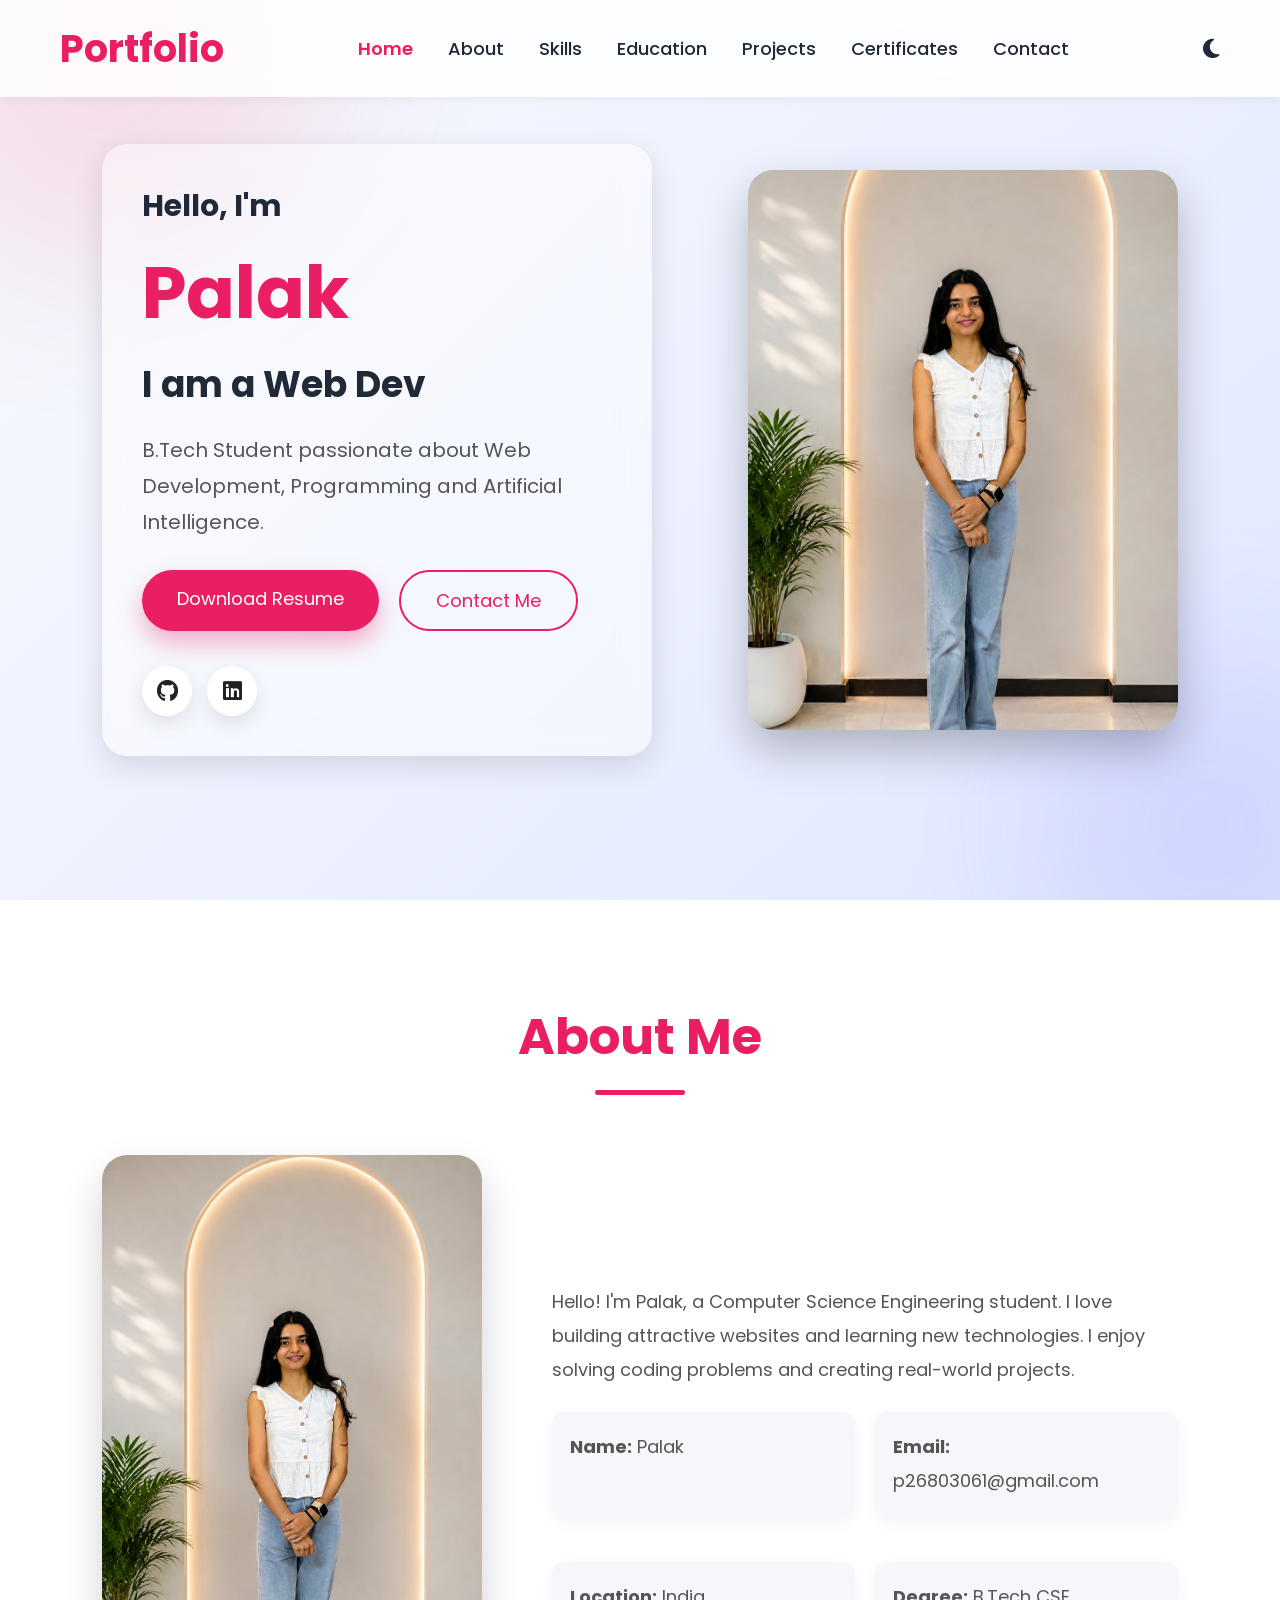
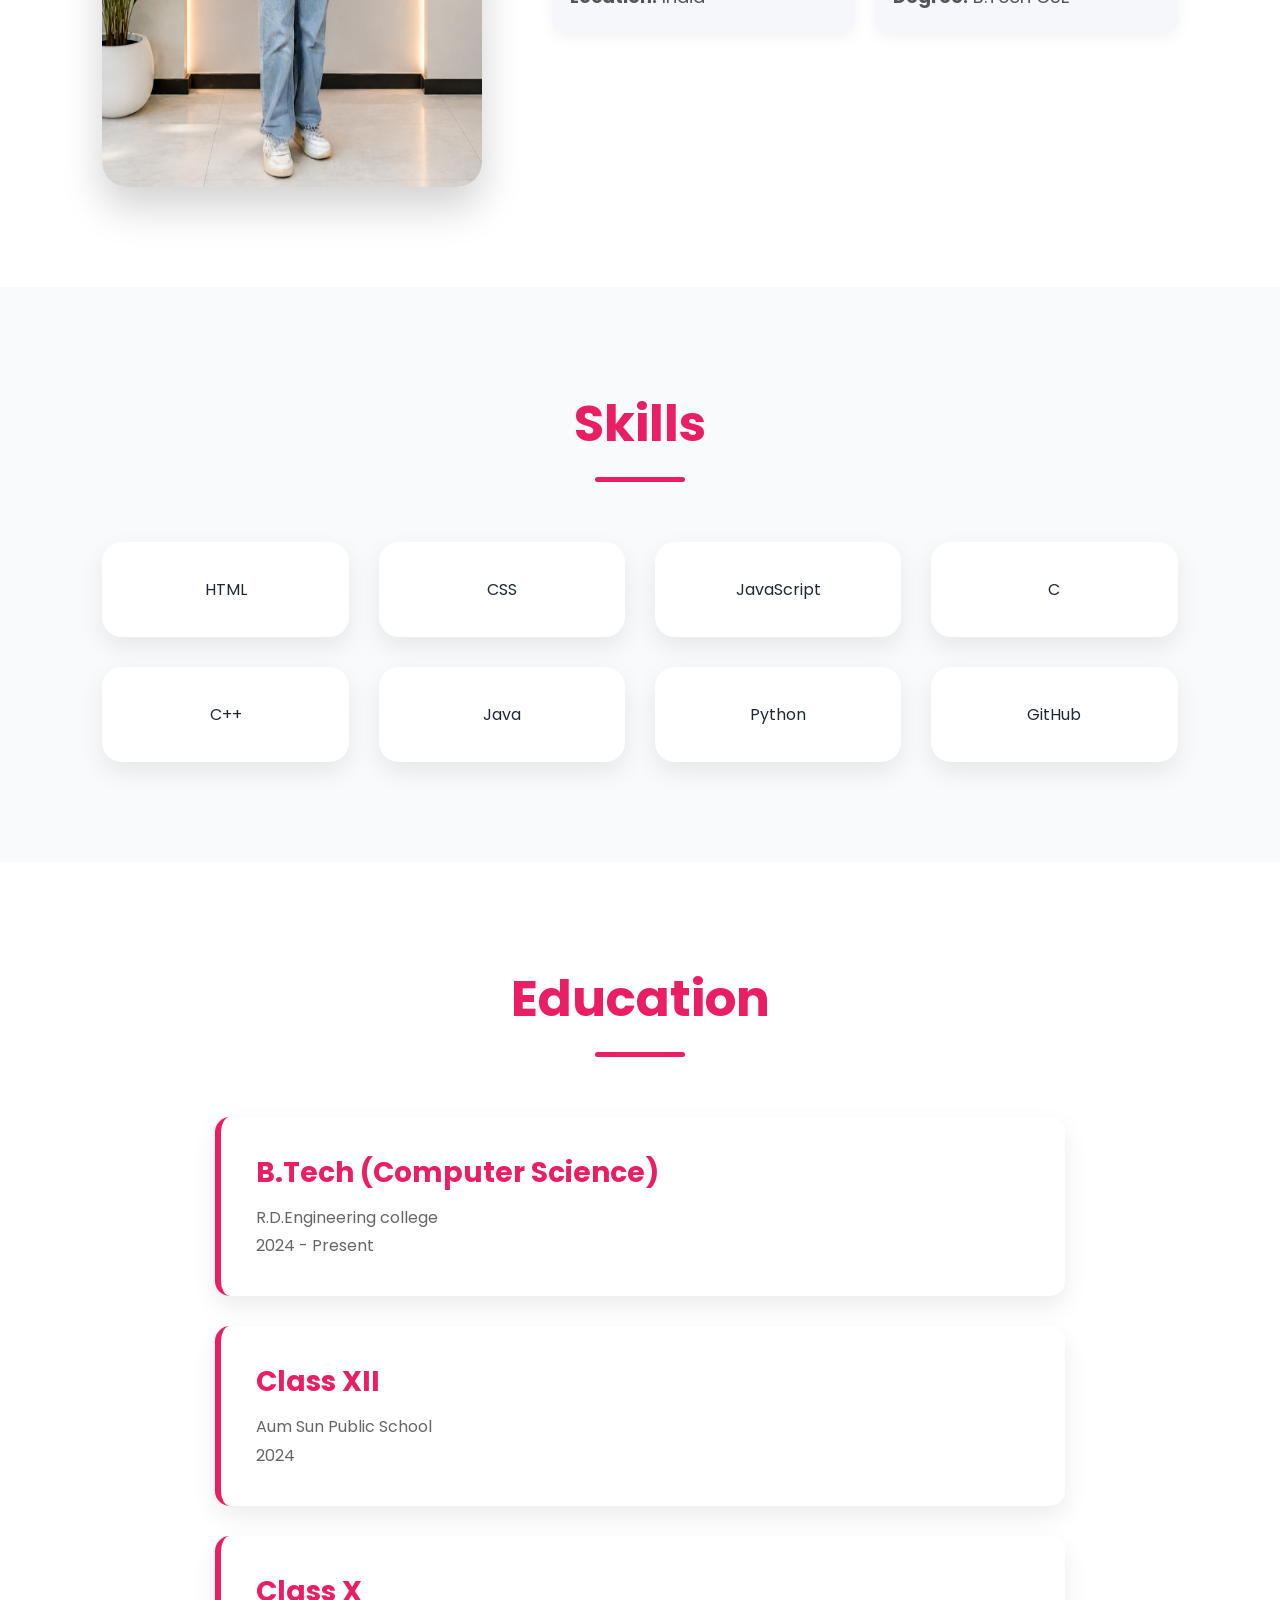
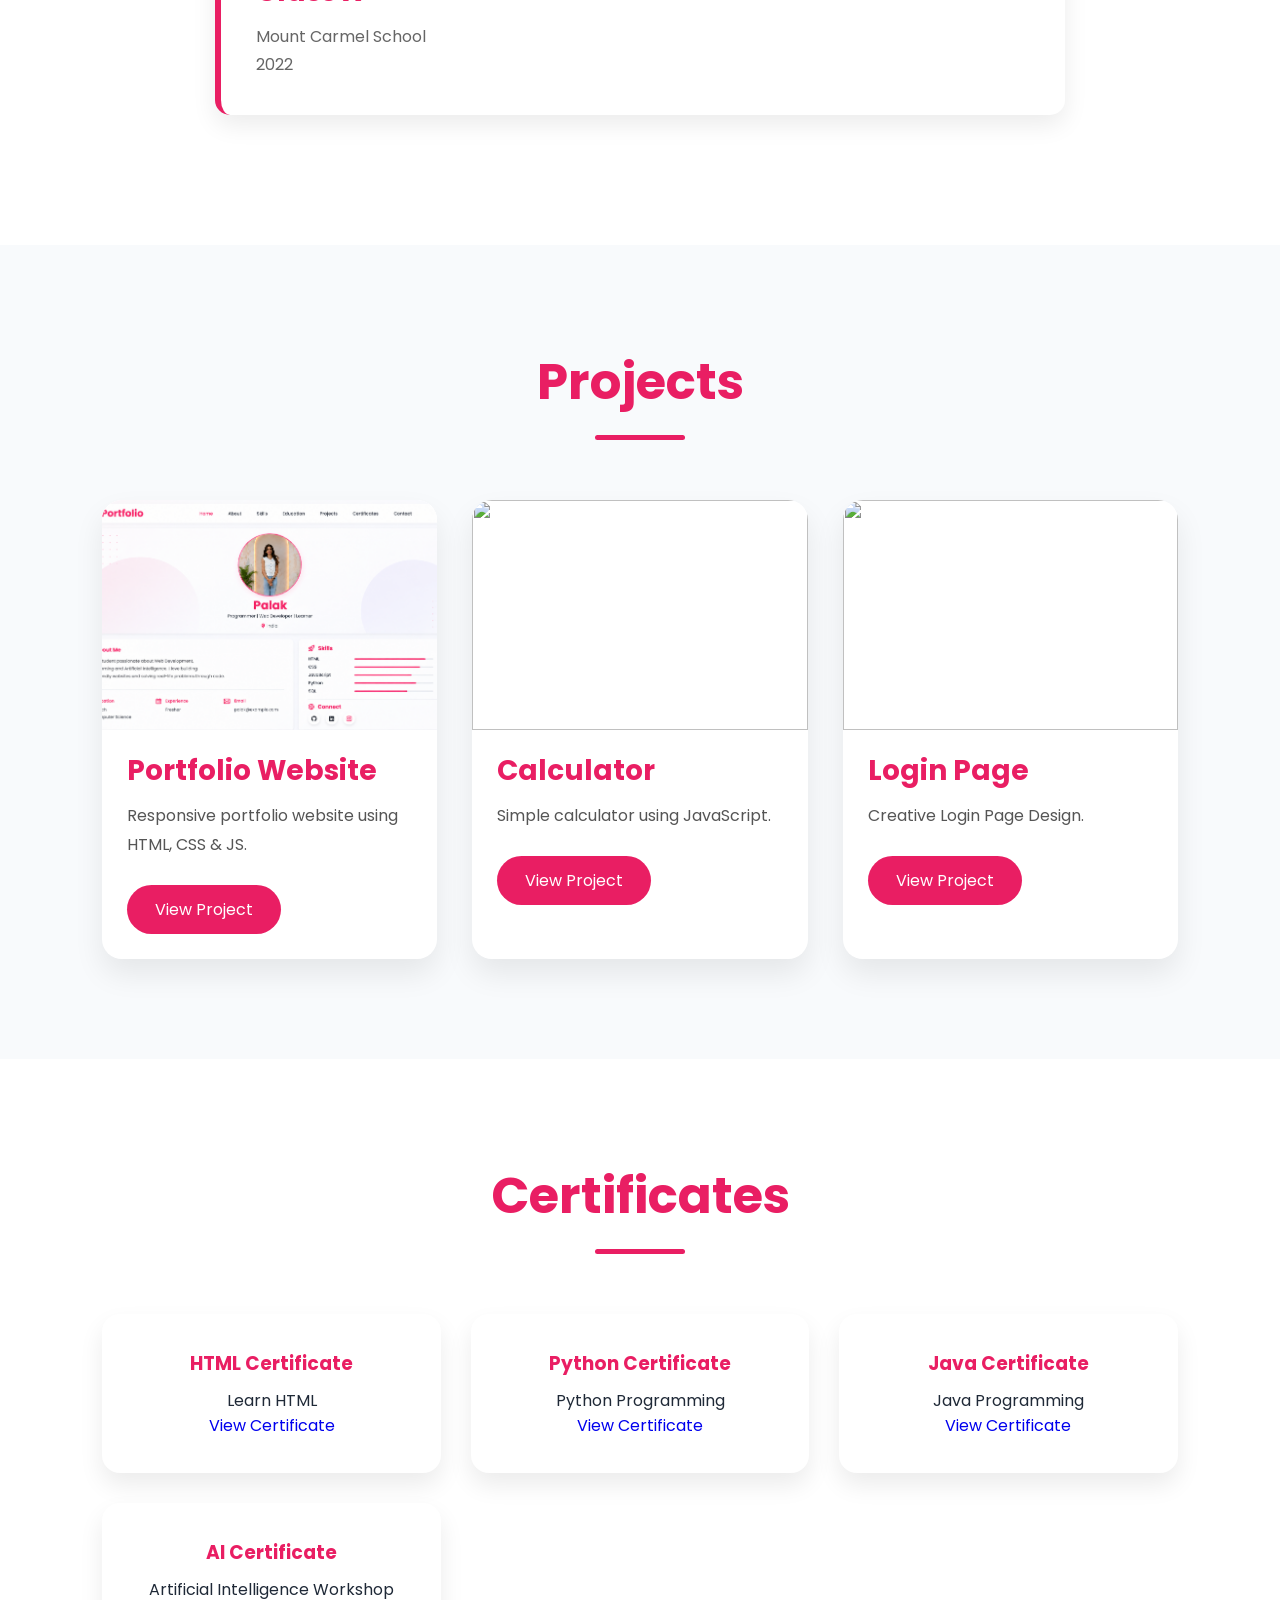
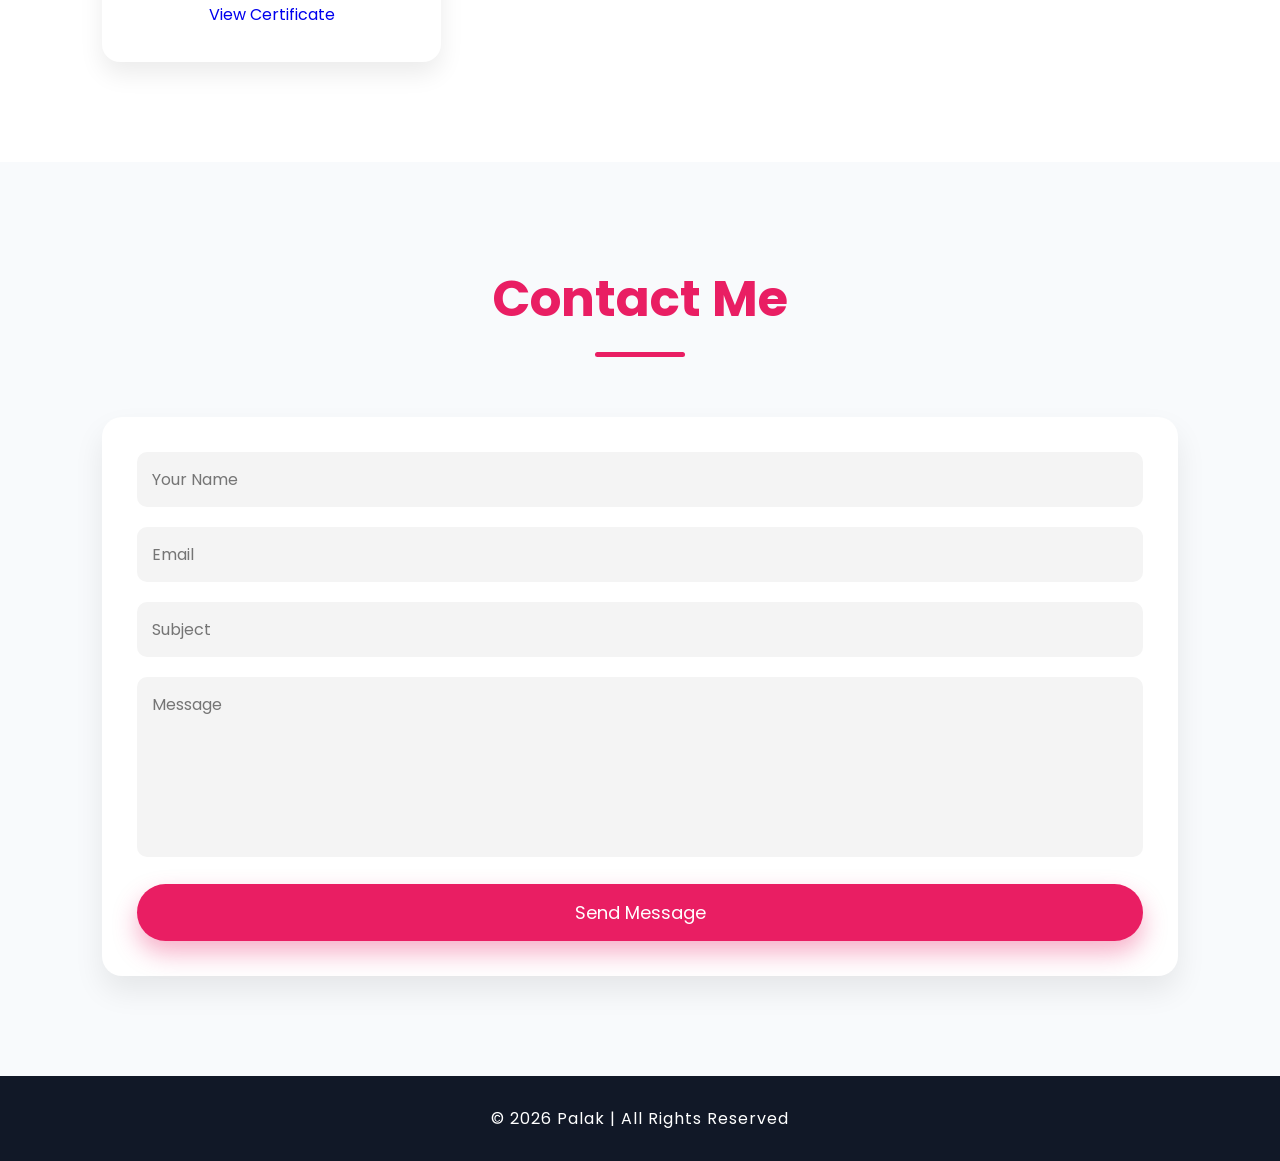
==== index.html @ b66a8989 "Set index.html as homepage" ====
<!DOCTYPE html>
<html lang="en">
<head>
    <meta charset="UTF-8">
    <meta name="viewport" content="width=device-width, initial-scale=1.0">
    <title>My Portfolio</title>

    <!-- CSS -->
    <link rel="stylesheet" href="page.css">

    <!-- Font Awesome -->
    <link rel="stylesheet"
        href="https://cdnjs.cloudflare.com/ajax/libs/font-awesome/6.5.1/css/all.min.css">

    <!-- Google Font -->
    <link rel="preconnect" href="https://fonts.googleapis.com">
    <link rel="preconnect" href="https://fonts.gstatic.com" crossorigin>
    <link href="https://fonts.googleapis.com/css2?family=Poppins:wght@300;400;500;600;700&display=swap"
        rel="stylesheet">
</head>

<body>

    <!-- Navigation -->
    <header>
        <nav class="navbar">

            <h2 class="logo">Portfolio</h2>

            <ul class="nav-links">
                <li><a href="#home">Home</a></li>
                <li><a href="#about">About</a></li>
                <li><a href="#skills">Skills</a></li>
                <li><a href="#education">Education</a></li>
                <li><a href="#projects">Projects</a></li>
                <li><a href="#certificates">Certificates</a></li>
                <li><a href="#contact">Contact</a></li>
            </ul>

            <div class="nav-icons">
                <i class="fas fa-moon" id="darkMode"></i>
                <i class="fas fa-bars" id="menu"></i>
            </div>

        </nav>
    </header>

    <!-- Hero -->
    <section id="home" class="hero">

        <div class="hero-text">

            <h3>Hello, I'm</h3>

            <h1>Palak </h1>

            <h2>I am a <span id="typing"></span></h2>

            <p>
                B.Tech Student passionate about Web Development,
                Programming and Artificial Intelligence.
            </p>

            <div class="buttons">

                <a href="Resume.pdf" class="btn" download>
                    Download Resume
                </a>

                <a href="#contact" class="btn2">
                    Contact Me
                </a>

            </div>

            <div class="social-icons">

                <a href="https://github.com/your-github-garg-palak"><i class="fab fa-github"></i></a>

                <a href="https://www.linkedin.com/in/palak-2709v"><i class="fab fa-linkedin"></i></a>

            </div>

        </div>

        <div class="hero-image">

            <img src="images/MyImg.PNG" alt="Profile">

        </div>

    </section>

    <!-- About -->

    <section id="about">

        <h2 class="heading">About Me</h2>

        <div class="about-container">

            <img src="images/MyImg.PNG" alt="Profile">

            <div class="about-text">
                <p>

                    Hello! I'm Palak, a Computer Science Engineering student.
                    I love building attractive websites and learning new
                    technologies. I enjoy solving coding problems and creating
                    real-world projects.

                </p>

                <div class="about-info">

                    <p><strong>Name:</strong> Palak </p>

                    <p><strong>Email:</strong> p26803061@gmail.com</p>

                    <p><strong>Location:</strong> India</p>

                    <p><strong>Degree:</strong> B.Tech CSE</p>

                </div>

            </div>

        </div>

    </section>

    <!-- Skills -->

    <section id="skills">

        <h2 class="heading">Skills</h2>

        <div class="skill-container">

            <div class="skill-card">HTML</div>

            <div class="skill-card">CSS</div>

            <div class="skill-card">JavaScript</div>

            <div class="skill-card">C</div>

            <div class="skill-card">C++</div>

            <div class="skill-card">Java</div>

            <div class="skill-card">Python</div>

            <div class="skill-card">GitHub</div>

        </div>

    </section>

    <!-- Education -->

    <section id="education">

        <h2 class="heading">Education</h2>

        <div class="education-card">

            <h3>B.Tech (Computer Science)</h3>

            <p>R.D.Engineering college</p>

            <p>2024 - Present</p>

        </div>

        <div class="education-card">

            <h3>Class XII</h3>

            <p>Aum Sun Public School</p>

            <p>2024</p>

        </div>

        <div class="education-card">

            <h3>Class X</h3>

            <p>Mount Carmel School</p>

            <p>2022</p>

        </div>

    </section>

    <!-- Projects -->

    <section id="projects">

        <h2 class="heading">Projects</h2>

        <div class="project-container">

            <div class="project-card">

                <img src="images/PerImg.png">

                <h3>Portfolio Website</h3>

                <p>Responsive portfolio website using HTML, CSS & JS.</p>

                <a href="#">View Project</a>

            </div>

            <div class="project-card">

                <img src="images.jpg">

                <h3>Calculator</h3>

                <p>Simple calculator using JavaScript.</p>

                <a href="#">View Project</a>

            </div>

            <div class="project-card">

                <img src="images/project3.jpg">

                <h3>Login Page</h3>

                <p>Creative Login Page Design.</p>

                <a href="#">View Project</a>

            </div>

        </div>

    </section>

    <!-- Certificates -->

    <section id="certificates">

        <h2 class="heading">Certificates</h2>
    
        <div class="certificate-container">

            <div class="certificate-card">
                <h3>HTML Certificate</h3>
                <p>Learn HTML</p>
    
                <a href="images/Learn HTML.pdf" target="_blank">
                    View Certificate
                </a>
            </div>
    
            <div class="certificate-card">
                <h3>Python Certificate</h3>
                <p>Python Programming</p>
    
                <a href="images/Python.pdf" target="_blank">
                    View Certificate
                </a>
            </div>
    
            <div class="certificate-card">
                <h3>Java Certificate</h3>
                <p>Java Programming</p>
    
                <a href="images/Java.pdf" target="_blank">
                    View Certificate
                </a>
            </div>
    
            <div class="certificate-card">
                <h3>AI Certificate</h3>
                <p>Artificial Intelligence Workshop</p>
    
                <a href="images/AI.pdf" target="_blank">
                    View Certificate
                </a>
            </div>
    
        </div>
    
    </section>

    <!-- Contact -->

    
<section id="contact">
    <h2 class="heading">Contact Me</h2>

    <form>
        <input
            type="text"
            name="name"
            placeholder="Your Name"
            required
        >

        <input
            type="email"
            name="email"
            placeholder="Email"
            required
        >

        <input
            type="text"
            name="subject"
            placeholder="Subject"
        >

        <textarea
            name="message"
            rows="6"
            placeholder="Message"
            required
        ></textarea>

        <button type="submit" class="btn">
            Send Message
        </button>
    </form>
</section>

<!-- Success Popup -->
<div class="popup-overlay" id="successPopup">
    <div class="popup-box">
        <div class="success-icon">✓</div>
        <h2>Message Sent!</h2>
        <p>Thank you for reaching out. I'll get back to you soon!</p>
        <button type="button" id="closePopup">Awesome!</button>
    </div>
</div>
    <!-- Footer -->

    <footer>

        <p>

            © 2026 Palak G | All Rights Reserved

        </p>

    </footer>

    <!-- Back To Top -->

    <button id="topBtn">

        <i class="fas fa-arrow-up"></i>

    </button>

    <!-- JavaScript -->

    <script src="script.jss"></script>

</body>
</html>
---- page.css ----
/*========================================
    Google Font
========================================*/
@import url('https://fonts.googleapis.com/css2?family=Poppins:wght@300;400;500;600;700;800&display=swap');

/*========================================
    CSS Variables
========================================*/

:root{

    --primary:#E91E63;
    --secondary:#8E24AA;

    --bg:#F8FAFC;
    --bg2:#EEF2FF;

    --text:#1F2937;
    --white:#ffffff;

    --shadow:0 10px 30px rgba(0,0,0,.12);

}

/*========================================
    Reset
========================================*/

*{
    margin:0;
    padding:0;
    box-sizing:border-box;
    font-family:'Poppins',sans-serif;
    scroll-behavior:smooth;
}

body{

    background:var(--bg);

    color:var(--text);

    transition:.4s;

    overflow-x:hidden;

}

img{

    max-width:100%;

    display:block;

}

a{

    text-decoration:none;

}

ul{

    list-style:none;

}

/*========================================
    Scroll Bar
========================================*/

::-webkit-scrollbar{

    width:8px;

}

::-webkit-scrollbar-thumb{

    background:var(--primary);

    border-radius:20px;

}

::-webkit-scrollbar-track{

    background:#ddd;

}

/*========================================
    Header
========================================*/

header{

    position:fixed;

    width:100%;

    top:0;

    left:0;

    z-index:1000;

    background:rgba(255,255,255,.85);

    backdrop-filter:blur(15px);

    box-shadow:0 2px 10px rgba(0,0,0,.05);

}

.navbar{

    max-width:1200px;

    margin:auto;

    display:flex;

    justify-content:space-between;

    align-items:center;

    padding:20px;

}

.logo{

    font-size:38px;

    font-weight:700;

    color:var(--primary);

}

.nav-links{

    display:flex;

    gap:35px;

}

.nav-links a{

    color:var(--text);

    font-size:18px;

    font-weight:500;

    transition:.3s;

}

.nav-links a:hover{

    color:var(--primary);

}

.nav-icons{

    display:flex;

    gap:20px;

    font-size:22px;

    cursor:pointer;

}

#menu{

    display:none;

}

/*========================================
        HERO SECTION
========================================*/

.hero{

    min-height:100vh;

    display:flex;

    justify-content:space-between;

    align-items:center;

    padding:120px 8%;

    position:relative;

    overflow:hidden;

    background:linear-gradient(
    135deg,
    #F8FAFC 0%,
    #EEF2FF 45%,
    #E0E7FF 100%
    );

}

/* Decorative Background */

.hero::before{

content:"";

position:absolute;

width:450px;

height:450px;

background:#E91E63;

opacity:.12;

border-radius:50%;

top:-180px;

left:-120px;

filter:blur(90px);

}

.hero::after{

content:"";

position:absolute;

width:350px;

height:350px;

background:#6C63FF;

opacity:.15;

border-radius:50%;

right:-100px;

bottom:-100px;

filter:blur(90px);

}

/*========================================
Hero Text
========================================*/

.hero-text{

max-width:550px;

padding:40px;

background:rgba(255,255,255,.45);

backdrop-filter:blur(15px);

border-radius:25px;

box-shadow:var(--shadow);

z-index:2;

}

.hero-text h3{

font-size:30px;

margin-bottom:10px;

}

.hero-text h1{

font-size:72px;

color:var(--primary);

margin-bottom:10px;

font-weight:700;

}

.hero-text h2{

font-size:36px;

margin-bottom:20px;

}

.hero-text p{

font-size:20px;

line-height:1.8;

color:#555;

margin-bottom:30px;

}

/*========================================
Buttons
========================================*/

.buttons{

display:flex;

gap:20px;

}

.btn{

background:var(--primary);

padding:15px 35px;

border-radius:50px;

color:white;

font-size:18px;

transition:.4s;

box-shadow:0 12px 25px rgba(233,30,99,.35);

}

.btn:hover{

transform:translateY(-5px);

background:#C2185B;

}

.btn2{

padding:15px 35px;

border:2px solid var(--primary);

border-radius:50px;

font-size:18px;

color:var(--primary);

transition:.4s;

}

.btn2:hover{

background:var(--primary);

color:white;

}

/*========================================
Social Icons
========================================*/

.social-icons{

margin-top:35px;

display:flex;

gap:15px;

}

.social-icons a{

width:50px;

height:50px;

display:flex;

justify-content:center;

align-items:center;

background:white;

border-radius:50%;

font-size:22px;

color:#222;

transition:.4s;

box-shadow:0 8px 20px rgba(0,0,0,.1);

}

.social-icons a:hover{

background:var(--primary);

color:white;

transform:translateY(-6px);

}

/*========================================
Hero Image
========================================*/

.hero-image{

position:relative;

z-index:2;

}

.hero-image img{

width:430px;

height:560px;

object-fit:cover;

border-radius:25px;

box-shadow:0 20px 45px rgba(0,0,0,.25);

transition:.5s;

}

.hero-image img:hover{

transform:translateY(-10px) scale(1.03);

}
/*========================================
    Section Common
========================================*/

section{
    padding:100px 8%;
}

.heading{

    text-align:center;

    font-size:50px;

    color:var(--primary);

    margin-bottom:60px;

    font-weight:700;

    position:relative;

}

.heading::after{

    content:"";

    width:90px;

    height:5px;

    background:var(--primary);

    display:block;

    margin:15px auto;

    border-radius:10px;

}

/*========================================
    About Section
========================================*/

#about{

    background:var(--white);

}

.about-container{

    max-width:1200px;

    margin:auto;

    display:flex;

    justify-content:space-between;

    align-items:center;

    gap:70px;

}

.about-container img{

    width:380px;

    border-radius:25px;

    box-shadow:0 20px 40px rgba(0,0,0,.18);

    transition:.4s;

}

.about-container img:hover{

    transform:scale(1.03);

}

.about-text{

    flex:1;

}

.about-text h3{

    font-size:34px;

    margin-bottom:20px;

}

.about-text p{

    font-size:18px;

    line-height:1.9;

    color:#555;

    margin-bottom:25px;

}

.about-info{

    display:grid;

    grid-template-columns:repeat(2,1fr);

    gap:20px;

    margin-top:25px;

}

.about-info p{

    background:#F5F7FA;

    padding:18px;

    border-radius:12px;

    box-shadow:0 5px 15px rgba(0,0,0,.05);

}

/*========================================
    Skills Section
========================================*/

#skills{

    background:#F8FAFC;

}

.skill-container{

    max-width:1200px;

    margin:auto;

    display:grid;

    grid-template-columns:repeat(auto-fit,minmax(220px,1fr));

    gap:30px;

}

.skill-card{

    background:white;

    padding:35px;

    border-radius:20px;

    text-align:center;

    box-shadow:0 10px 25px rgba(0,0,0,.08);

    transition:.4s;

    cursor:pointer;

}

.skill-card i{

    font-size:45px;

    color:var(--primary);

    margin-bottom:20px;

}

.skill-card h3{

    font-size:24px;

    margin-bottom:10px;

}

.skill-card p{

    color:#666;

}

.skill-card:hover{

    transform:translateY(-12px);

    box-shadow:0 18px 35px rgba(0,0,0,.15);

}

/*========================================
    Skill Progress Bars
========================================*/

.progress{

    width:100%;

    height:10px;

    background:#ddd;

    border-radius:20px;

    margin-top:20px;

    overflow:hidden;

}

.progress span{

    display:block;

    height:100%;

    background:linear-gradient(90deg,#E91E63,#8E24AA);

    border-radius:20px;

}

/* Example */

.html{

    width:95%;

}

.css{

    width:90%;

}

.js{

    width:85%;

}

.java{

    width:80%;

}

.python{

    width:75%;

}

/*========================================
    Education
========================================*/

#education{

    background:white;

}

.education-card{

    max-width:850px;

    margin:30px auto;

    background:white;

    padding:35px;

    border-left:6px solid var(--primary);

    border-radius:15px;

    box-shadow:0 10px 25px rgba(0,0,0,.08);

    transition:.4s;

}

.education-card:hover{

    transform:translateX(12px);

}

.education-card h3{

    font-size:28px;

    color:var(--primary);

    margin-bottom:10px;

}

.education-card p{

    color:#666;

    line-height:1.8;

}

/*========================================
    Timeline
========================================*/

.timeline{

    position:relative;

}

.timeline::before{

    content:"";

    position:absolute;

    left:22px;

    top:0;

    width:4px;

    height:100%;

    background:var(--primary);

}

/*========================================
    Fade Animation
========================================*/

.skill-card,
.education-card,
.about-container{

    opacity:0;

    transform:translateY(40px);

    animation:fadeUp .8s forwards;

}

@keyframes fadeUp{

    to{

        opacity:1;

        transform:translateY(0);

    }

}
/*========================================
            PROJECTS
========================================*/

#projects{
    background:#F8FAFC;
}

.project-container{

    max-width:1200px;

    margin:auto;

    display:grid;

    grid-template-columns:repeat(auto-fit,minmax(330px,1fr));

    gap:35px;

}

.project-card{

    background:white;

    border-radius:20px;

    overflow:hidden;

    box-shadow:0 15px 30px rgba(0,0,0,.08);

    transition:.4s;

}

.project-card:hover{

    transform:translateY(-12px);

    box-shadow:0 20px 40px rgba(0,0,0,.18);

}

.project-card img{

    width:100%;

    height:230px;

    object-fit:cover;

}

.project-card h3{

    padding:20px 25px 10px;

    font-size:28px;

    color:var(--primary);

}

.project-card p{

    padding:0 25px;

    color:#555;

    line-height:1.8;

    margin-bottom:25px;

}

.project-card a{

    display:inline-block;

    margin:0 25px 25px;

    padding:12px 28px;

    background:var(--primary);

    color:white;

    border-radius:40px;

    transition:.4s;

}

.project-card a:hover{

    background:#C2185B;

}

/*========================================
        CERTIFICATES
========================================*/

#certificates{

    background:white;

}

.certificate-container{

    max-width:1200px;

    margin:auto;

    display:grid;

    grid-template-columns:repeat(auto-fit,minmax(260px,1fr));

    gap:30px;

}

.certificate-card{

    background:white;

    padding:35px;

    border-radius:18px;

    text-align:center;

    box-shadow:0 12px 25px rgba(0,0,0,.08);

    transition:.4s;

}

.certificate-card img{

    width:80px;

    margin:auto;

    margin-bottom:20px;

}

.certificate-card h3{

    color:var(--primary);

    margin-bottom:10px;

}

.certificate-card:hover{

    transform:translateY(-10px);

    background:linear-gradient(135deg,#E91E63,#8E24AA);

    color:white;

}

.certificate-card:hover h3{

    color:white;

}

/*========================================
            CONTACT
========================================*/

#contact{

    background:#F8FAFC;

}

.contact-container{

    max-width:1000px;

    margin:auto;

    display:grid;

    grid-template-columns:1fr 1fr;

    gap:40px;

}

.contact-info{

    display:flex;

    flex-direction:column;

    justify-content:center;

}

.contact-info h3{

    font-size:35px;

    color:var(--primary);

    margin-bottom:20px;

}

.contact-info p{

    line-height:1.8;

    margin-bottom:15px;

}

.contact-info i{

    color:var(--primary);

    margin-right:10px;

}

form{

    background:white;

    padding:35px;

    border-radius:20px;

    box-shadow:0 15px 30px rgba(0,0,0,.08);

}

form input,
form textarea{

    width:100%;

    padding:15px;

    margin-bottom:20px;

    border:none;

    border-radius:10px;

    background:#F4F4F4;

    font-size:16px;

}

form textarea{

    resize:none;

}

form button{

    border:none;

    cursor:pointer;

    width:100%;

}

/*========================================
            FOOTER
========================================*/

footer{

    background:#111827;

    color:white;

    padding:30px;

    text-align:center;

}

footer p{

    font-size:16px;

    letter-spacing:1px;

}

.footer-icons{

    margin-top:20px;

}

.footer-icons a{

    width:45px;

    height:45px;

    display:inline-flex;

    justify-content:center;

    align-items:center;

    background:#222;

    color:white;

    border-radius:50%;

    margin:0 10px;

    transition:.4s;

}

.footer-icons a:hover{

    background:var(--primary);

}

/*========================================
        BACK TO TOP BUTTON
========================================*/

#topBtn{

    position:fixed;

    right:25px;

    bottom:25px;

    width:55px;

    height:55px;

    border:none;

    border-radius:50%;

    background:var(--primary);

    color:white;

    font-size:20px;

    cursor:pointer;

    display:none;

    transition:.4s;

    z-index:999;

    box-shadow:0 12px 25px rgba(0,0,0,.2);

}

#topBtn:hover{

    transform:translateY(-6px);

    background:#C2185B;

}

/*========================================
        SCROLL ANIMATION
========================================*/

.project-card,
.certificate-card,
.contact-container{

    opacity:0;

    transform:translateY(40px);

    animation:fadeUp .8s forwards;

}
/*========================================
            DARK MODE
========================================*/

body.dark{

    --bg:#0F172A;
    --bg2:#111827;
    --text:#F8FAFC;
    --white:#1F2937;

    background:var(--bg);
    color:var(--text);

}

body.dark header{

    background:rgba(15,23,42,.9);

    backdrop-filter:blur(15px);

}

body.dark .hero{

background:linear-gradient(
135deg,
#0F172A,
#111827,
#1E293B
);

}

body.dark .hero-text{

background:rgba(17,24,39,.55);

color:white;

}

body.dark .hero-text p{

color:#ddd;

}

body.dark .nav-links a{

color:white;

}

body.dark .about-info p,
body.dark .skill-card,
body.dark .education-card,
body.dark .project-card,
body.dark .certificate-card,
body.dark form{

background:#1F2937;

color:white;

}

body.dark .project-card p,
body.dark .education-card p,
body.dark .about-text p{

color:#ddd;

}

body.dark input,
body.dark textarea{

background:#111827;

color:white;

border:1px solid #374151;

}

body.dark footer{

background:#020617;

}

body.dark .social-icons a{

background:#1F2937;

color:white;

}

body.dark .social-icons a:hover{

background:var(--primary);

}

/*========================================
        ACTIVE NAVBAR
========================================*/

.nav-links a.active{

color:var(--primary);

font-weight:600;

}

/*========================================
        IMAGE HOVER EFFECT
========================================*/

.hero-image{

animation:floatImage 5s ease-in-out infinite;

}

@keyframes floatImage{

0%{

transform:translateY(0px);

}

50%{

transform:translateY(-15px);

}

100%{

transform:translateY(0px);

}

}

/*========================================
        FADE ANIMATION
========================================*/

.fade{

animation:fade 1s ease;

}

@keyframes fade{

from{

opacity:0;

}

to{

opacity:1;

}

}

/*========================================
        RESPONSIVE
========================================*/

@media(max-width:1100px){

.hero{

flex-direction:column-reverse;

text-align:center;

gap:50px;

}

.hero-text{

max-width:700px;

}

.about-container{

flex-direction:column;

text-align:center;

}

.about-info{

grid-template-columns:1fr;

}

.contact-container{

grid-template-columns:1fr;

}

}

@media(max-width:768px){

.nav-links{

position:absolute;

top:80px;

right:-100%;

width:250px;

background:white;

display:flex;

flex-direction:column;

padding:30px;

transition:.4s;

border-radius:20px;

box-shadow:0 10px 25px rgba(0,0,0,.15);

}

body.dark .nav-links{

background:#111827;

}

.nav-links.active{

right:20px;

}

.nav-links li{

margin:18px 0;

}

#menu{

display:block;

font-size:28px;

cursor:pointer;

}

.hero{

padding-top:140px;

}

.hero h1{

font-size:52px;

}

.hero h2{

font-size:30px;

}

.hero-image img{

width:330px;

height:430px;

}

.heading{

font-size:40px;

}

.buttons{

flex-direction:column;

align-items:center;

}

.skill-container{

grid-template-columns:repeat(2,1fr);

}

.project-container{

grid-template-columns:1fr;

}

.certificate-container{

grid-template-columns:1fr;

}

}

@media(max-width:500px){

.logo{

font-size:30px;

}

.hero h1{

font-size:42px;

}

.hero h2{

font-size:24px;

}

.hero p{

font-size:16px;

}

.hero-image img{

width:260px;

height:340px;

}

.heading{

font-size:34px;

}

.skill-container{

grid-template-columns:1fr;

}

.buttons{

width:100%;

}

.btn,
.btn2{

width:100%;

text-align:center;

}

.social-icons{

justify-content:center;

flex-wrap:wrap;

}

.about-container img{

width:250px;

}

}

/*========================================
        SELECTION COLOR
========================================*/

::selection{

background:var(--primary);

color:white;

}

/*========================================
        SMOOTH CARD EFFECT
========================================*/

.skill-card:hover,
.project-card:hover,
.education-card:hover,
.certificate-card:hover{

transform:translateY(-12px);

box-shadow:0 25px 50px rgba(0,0,0,.18);

}

/*========================================
        GLASS EFFECT
========================================*/

.glass{

background:rgba(255,255,255,.25);

backdrop-filter:blur(18px);

border-radius:20px;

border:1px solid rgba(255,255,255,.3);

}

body.dark .glass{

background:rgba(255,255,255,.08);

}

/*========================================
        LOADER (OPTIONAL)
========================================*/

.loader{

position:fixed;

top:0;

left:0;

width:100%;

height:100%;

background:white;

display:flex;

justify-content:center;

align-items:center;

z-index:9999;

}

.loader::after{

content:"";

width:60px;

height:60px;

border:6px solid #ddd;

border-top:6px solid var(--primary);

border-radius:50%;

animation:spin 1s linear infinite;

}

@keyframes spin{

100%{

transform:rotate(360deg);
}
}

/* Success Popup */
.popup-overlay {
    position: fixed;
    inset: 0;
    background: rgba(0, 0, 0, 0.65);
    backdrop-filter: blur(6px);
    display: flex;
    justify-content: center;
    align-items: center;
    z-index: 9999;
    opacity: 0;
    visibility: hidden;
    transition: 0.3s ease;
}

.popup-overlay.show {
    opacity: 1;
    visibility: visible;
}

.popup-box {
    width: 90%;
    max-width: 380px;
    padding: 35px 25px;
    background: #fff;
    border-radius: 22px;
    text-align: center;
    box-shadow: 0 15px 50px rgba(0, 0, 0, 0.25);
    transform: scale(0.8);
    transition: 0.3s ease;
}

.popup-overlay.show .popup-box {
    transform: scale(1);
}

.success-icon {
    width: 75px;
    height: 75px;
    margin: 0 auto 20px;
    display: flex;
    align-items: center;
    justify-content: center;
    background: #e4f9ec;
    color: #20a45a;
    border-radius: 50%;
    font-size: 42px;
    font-weight: bold;
}

.popup-box h2 {
    color: #222;
    margin-bottom: 12px;
}

.popup-box p {
    color: #666;
    line-height: 1.6;
    margin-bottom: 25px;
}

.popup-box button {
    padding: 12px 30px;
    border: none;
    border-radius: 25px;
    background: #20a45a;
    color: white;
    font-size: 16px;
    font-weight: 600;
    cursor: pointer;
    transition: 0.2s;
}

.popup-box button:hover {
    background: #168346;
    transform: translateY(-2px);
}
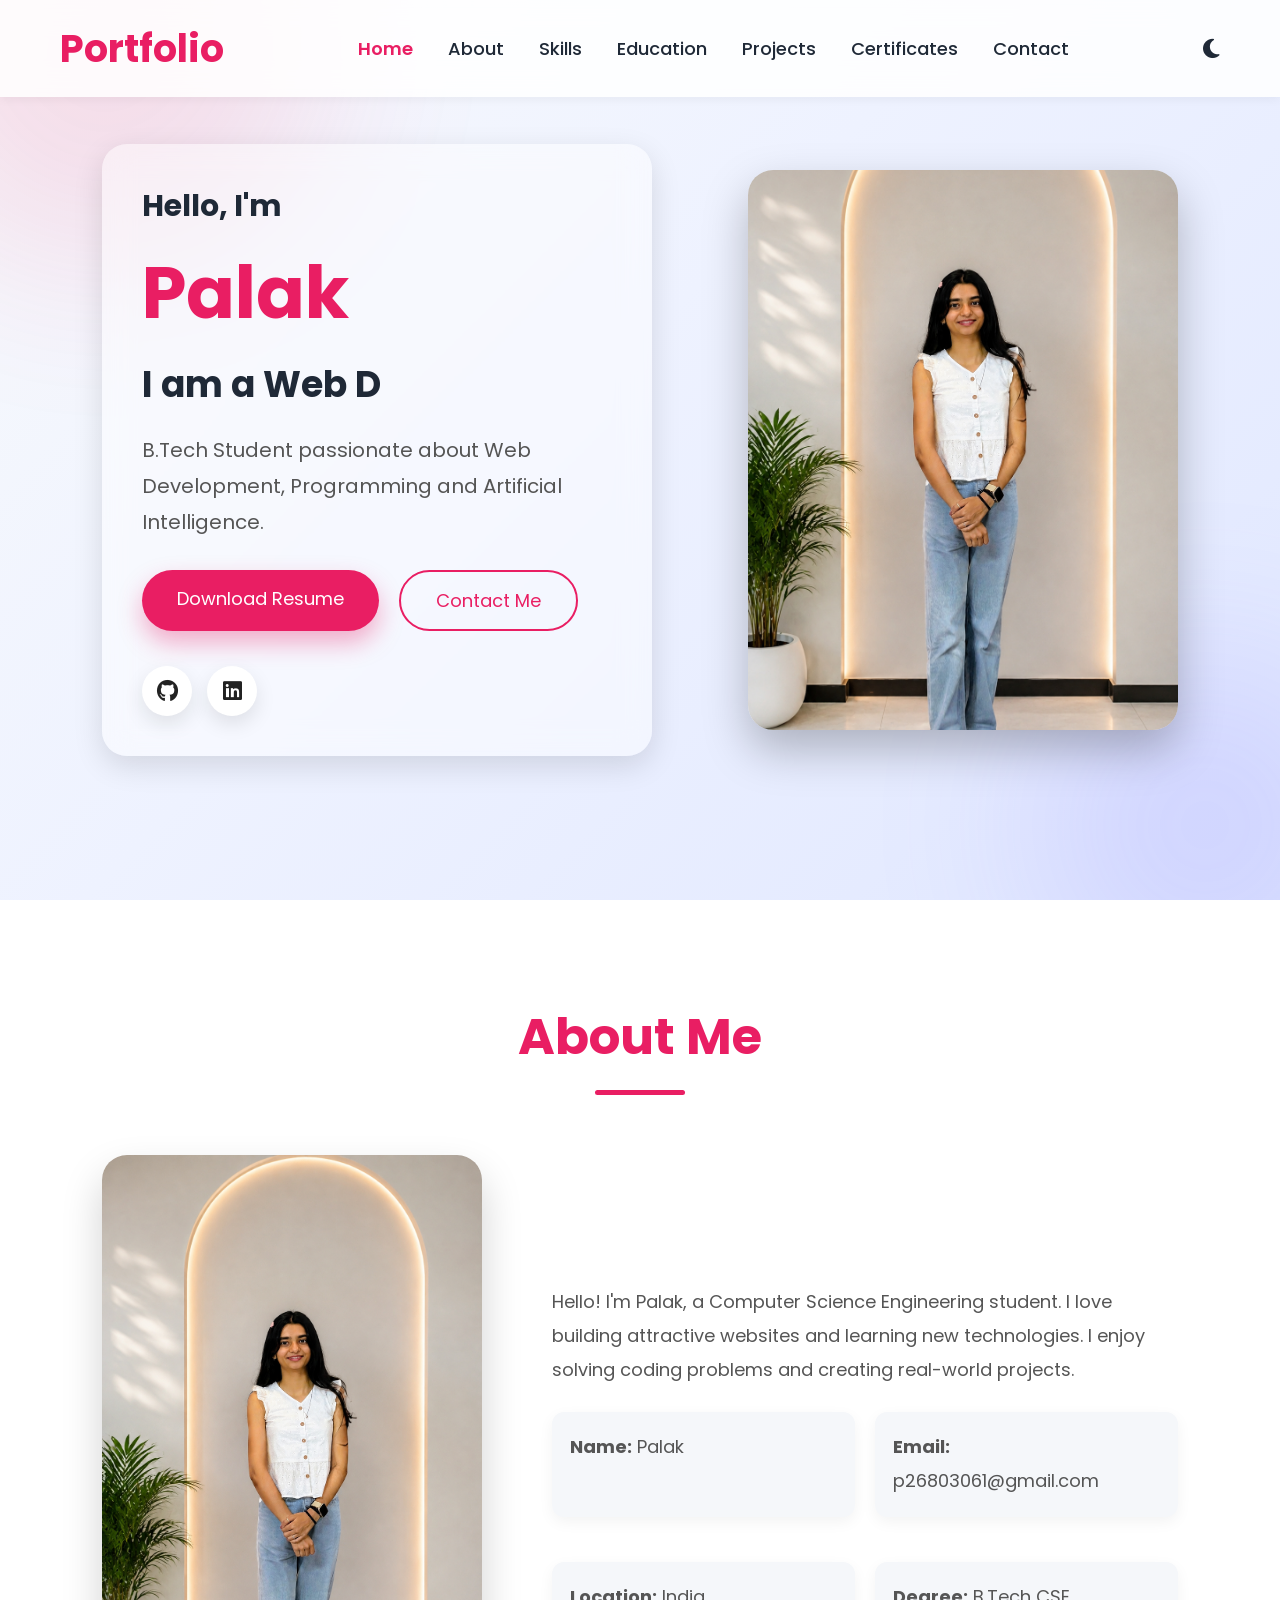
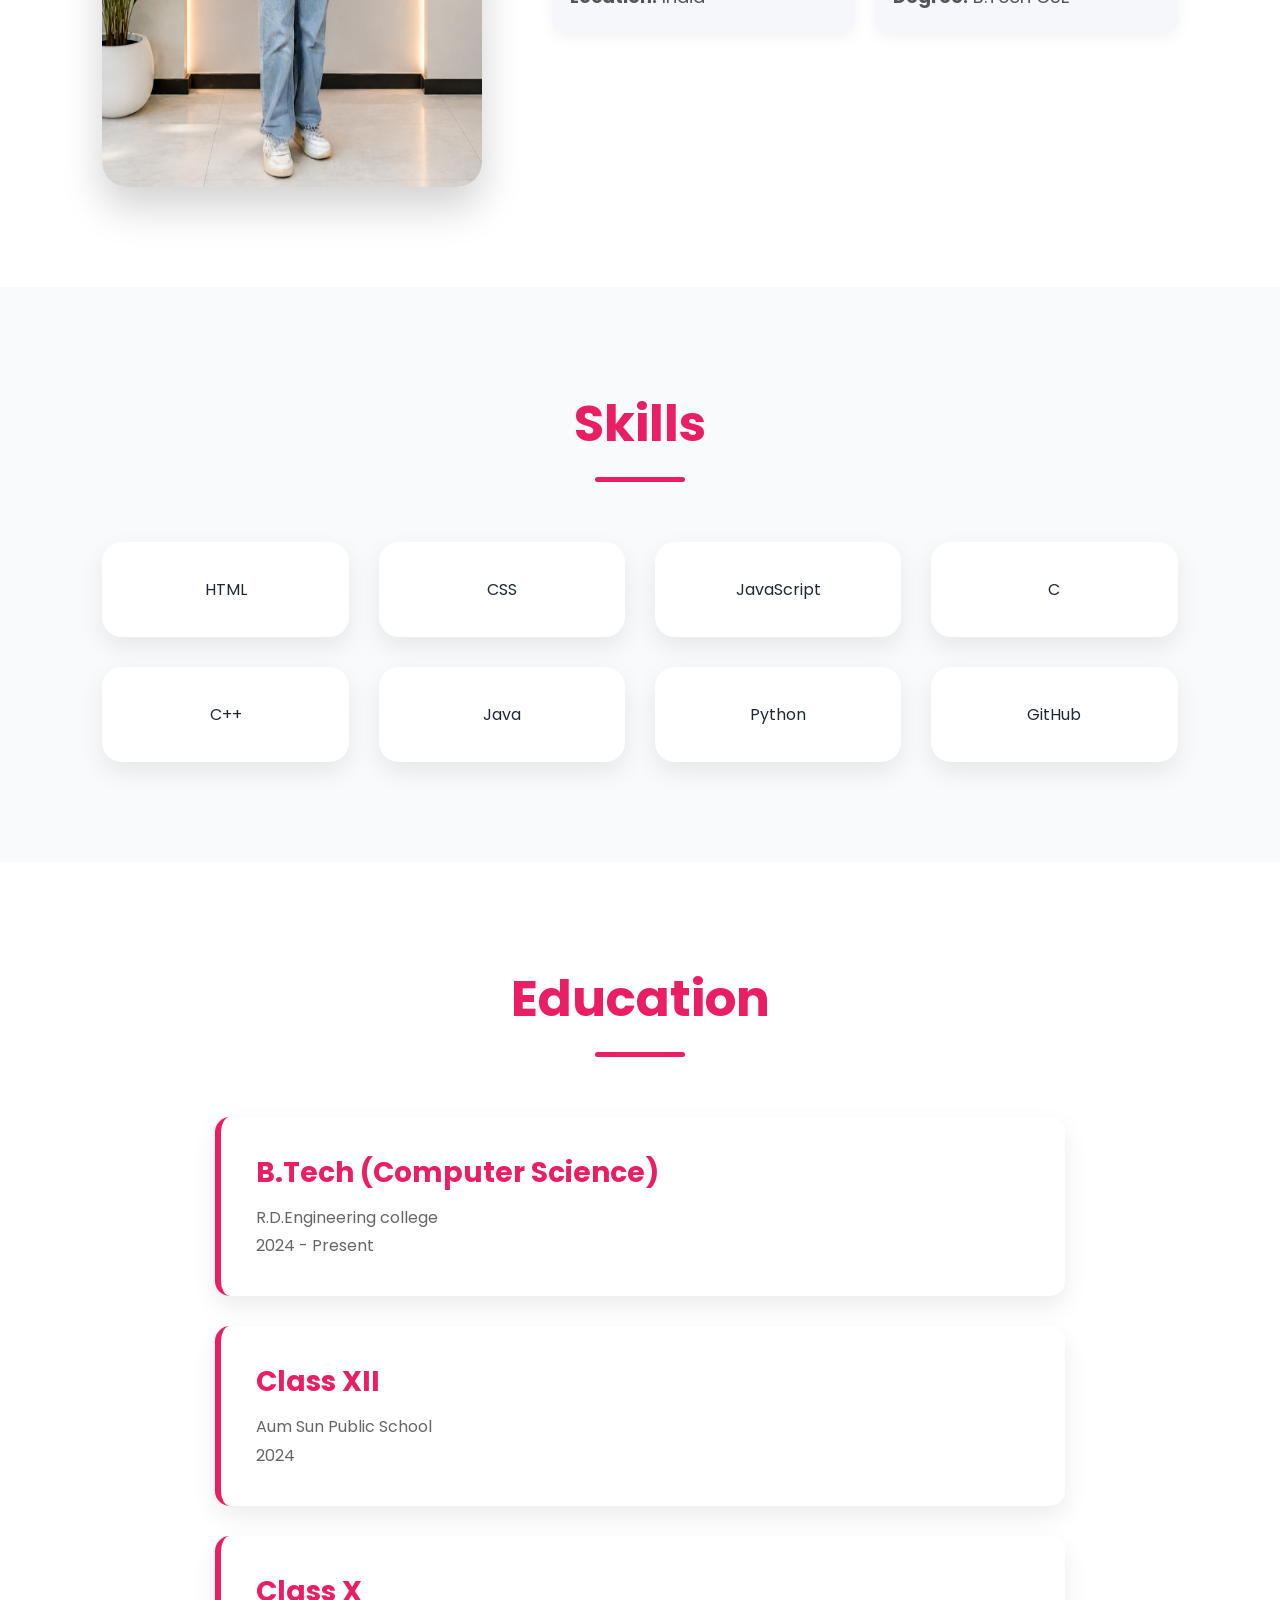
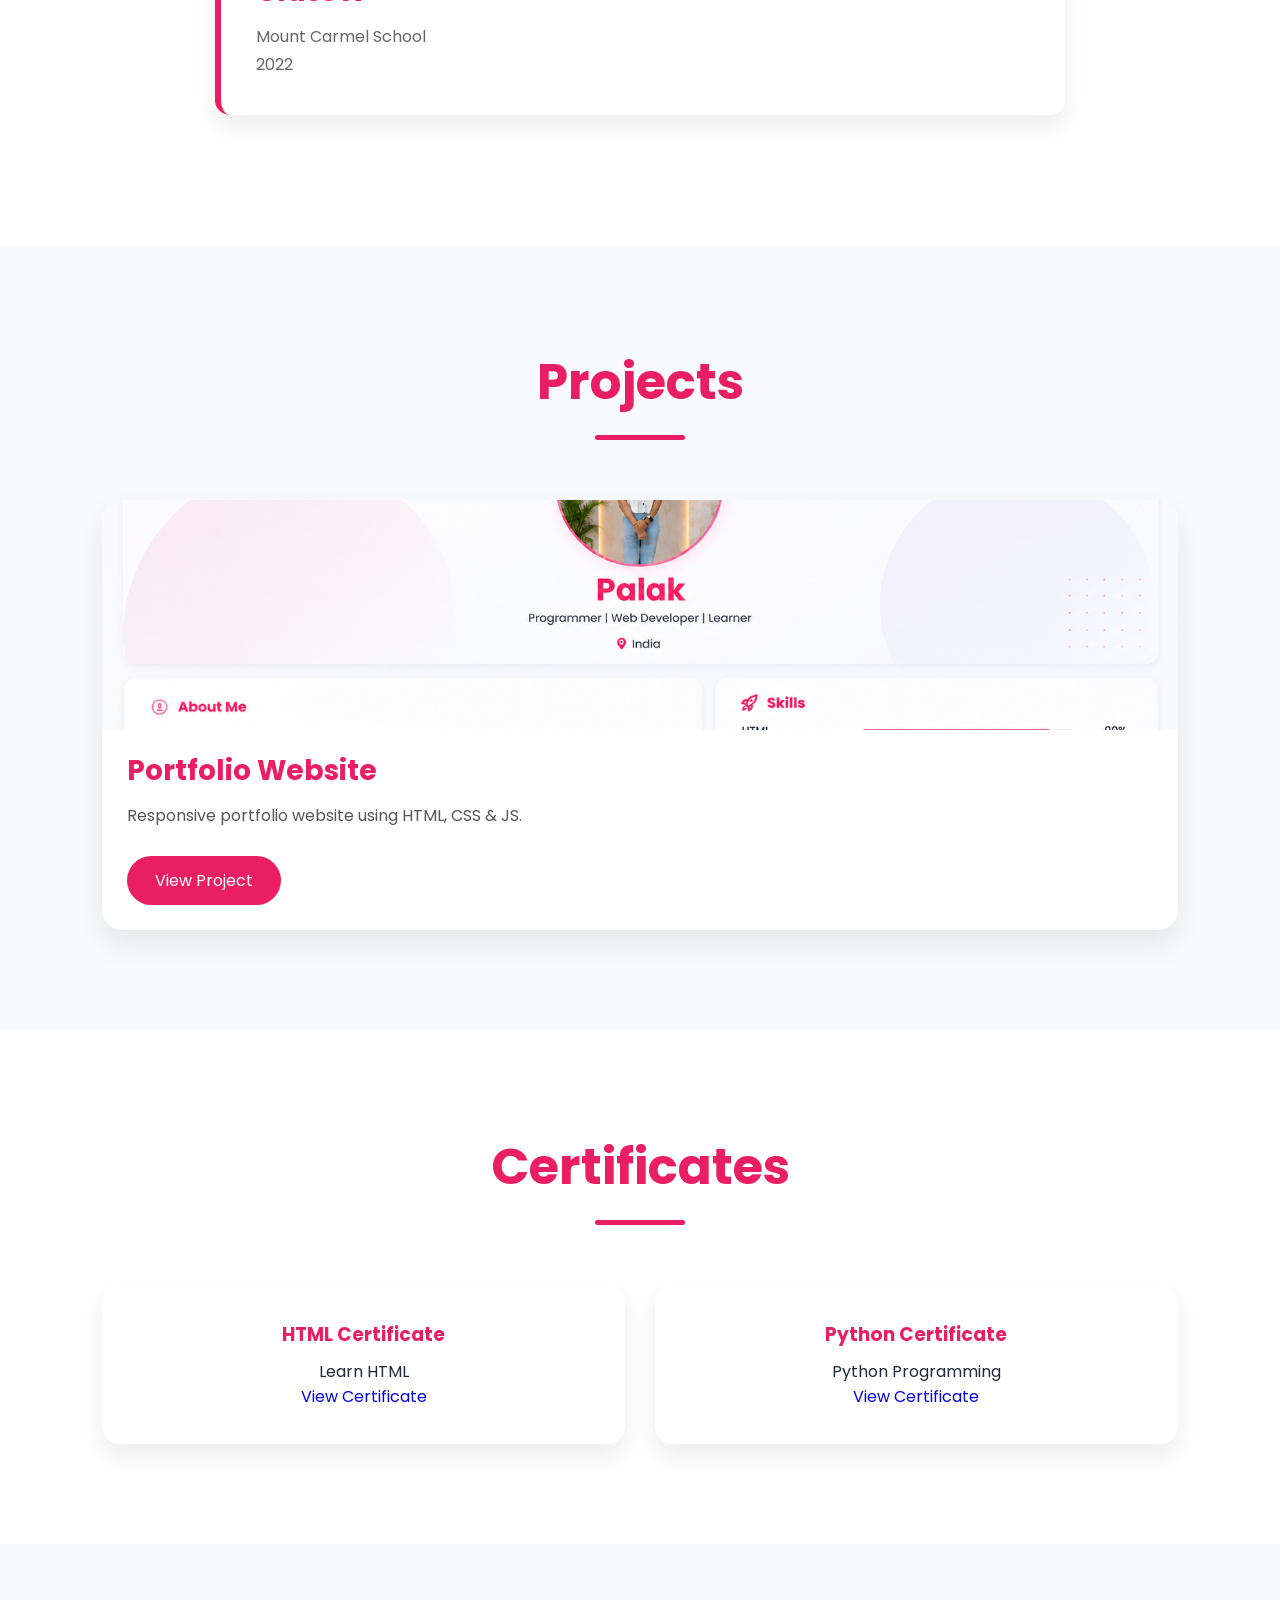
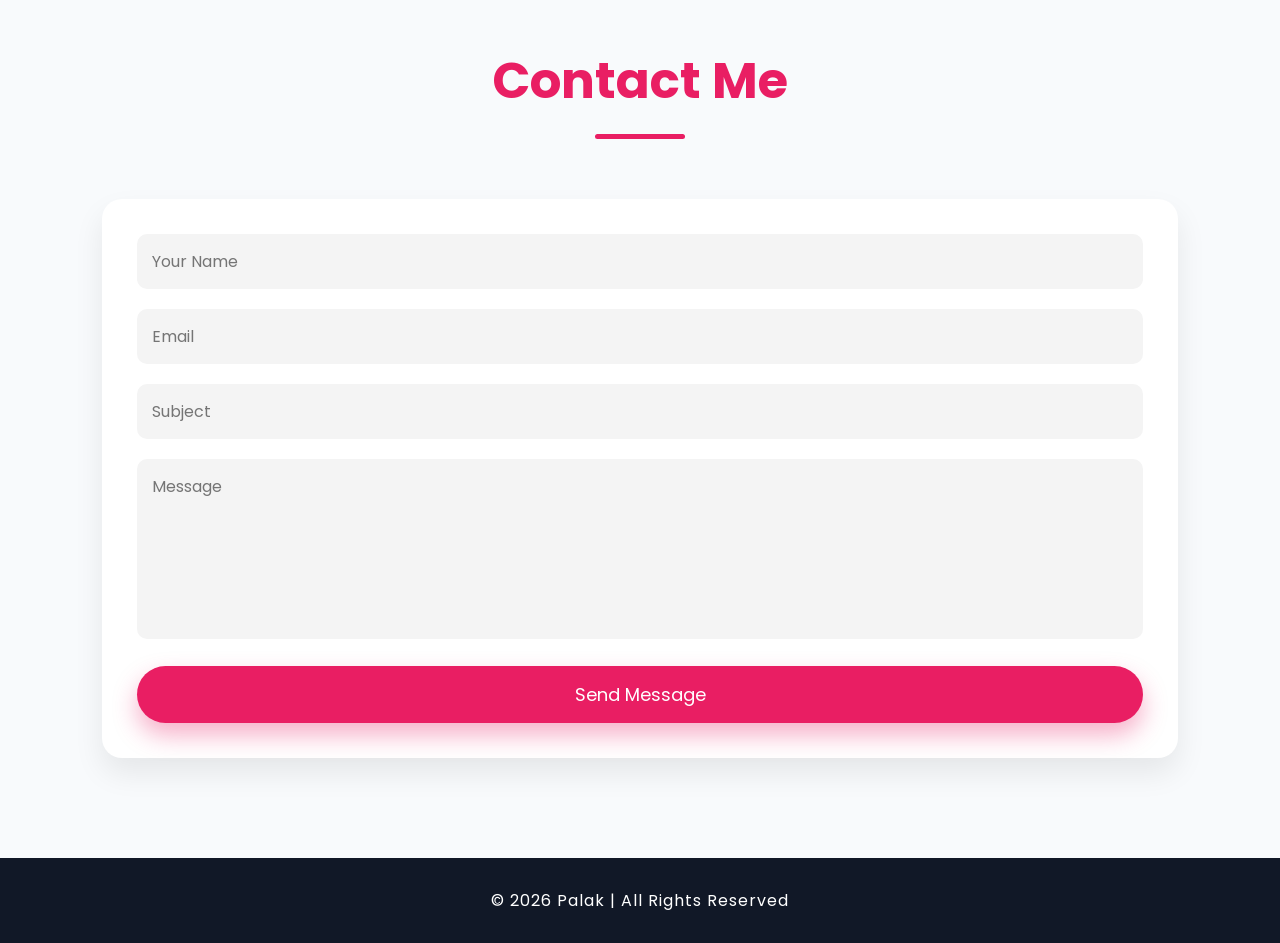
==== commit d9b47b63: "Update portfolio" ====
--- a/index.html
+++ b/index.html
@@ -215,30 +215,29 @@
 
             </div>
 
+      <!--      <div class="project-card">
+
+                <img src="images.jpg">
+
+                <h3>Calculator</h3>
+
+                <p>Simple calculator using JavaScript.</p>
+
+                <a href="#">View Project</a>
+            </div>-->
+<!--
             <div class="project-card">
 
-                <img src="images.jpg">
-
-                <h3>Calculator</h3>
-
-                <p>Simple calculator using JavaScript.</p>
+                <img src="images/project3.jpg">
+
+                <h3>Login Page</h3>
+
+                <p>Creative Login Page Design.</p>
 
                 <a href="#">View Project</a>
 
             </div>
-
-            <div class="project-card">
-
-                <img src="images/project3.jpg">
-
-                <h3>Login Page</h3>
-
-                <p>Creative Login Page Design.</p>
-
-                <a href="#">View Project</a>
-
-            </div>
-
+        -->
         </div>
 
     </section>
@@ -268,7 +267,7 @@
                     View Certificate
                 </a>
             </div>
-    
+    <!--
             <div class="certificate-card">
                 <h3>Java Certificate</h3>
                 <p>Java Programming</p>
@@ -277,7 +276,7 @@
                     View Certificate
                 </a>
             </div>
-    
+        --><!--
             <div class="certificate-card">
                 <h3>AI Certificate</h3>
                 <p>Artificial Intelligence Workshop</p>
@@ -286,7 +285,7 @@
                     View Certificate
                 </a>
             </div>
-    
+        -->
         </div>
     
     </section>
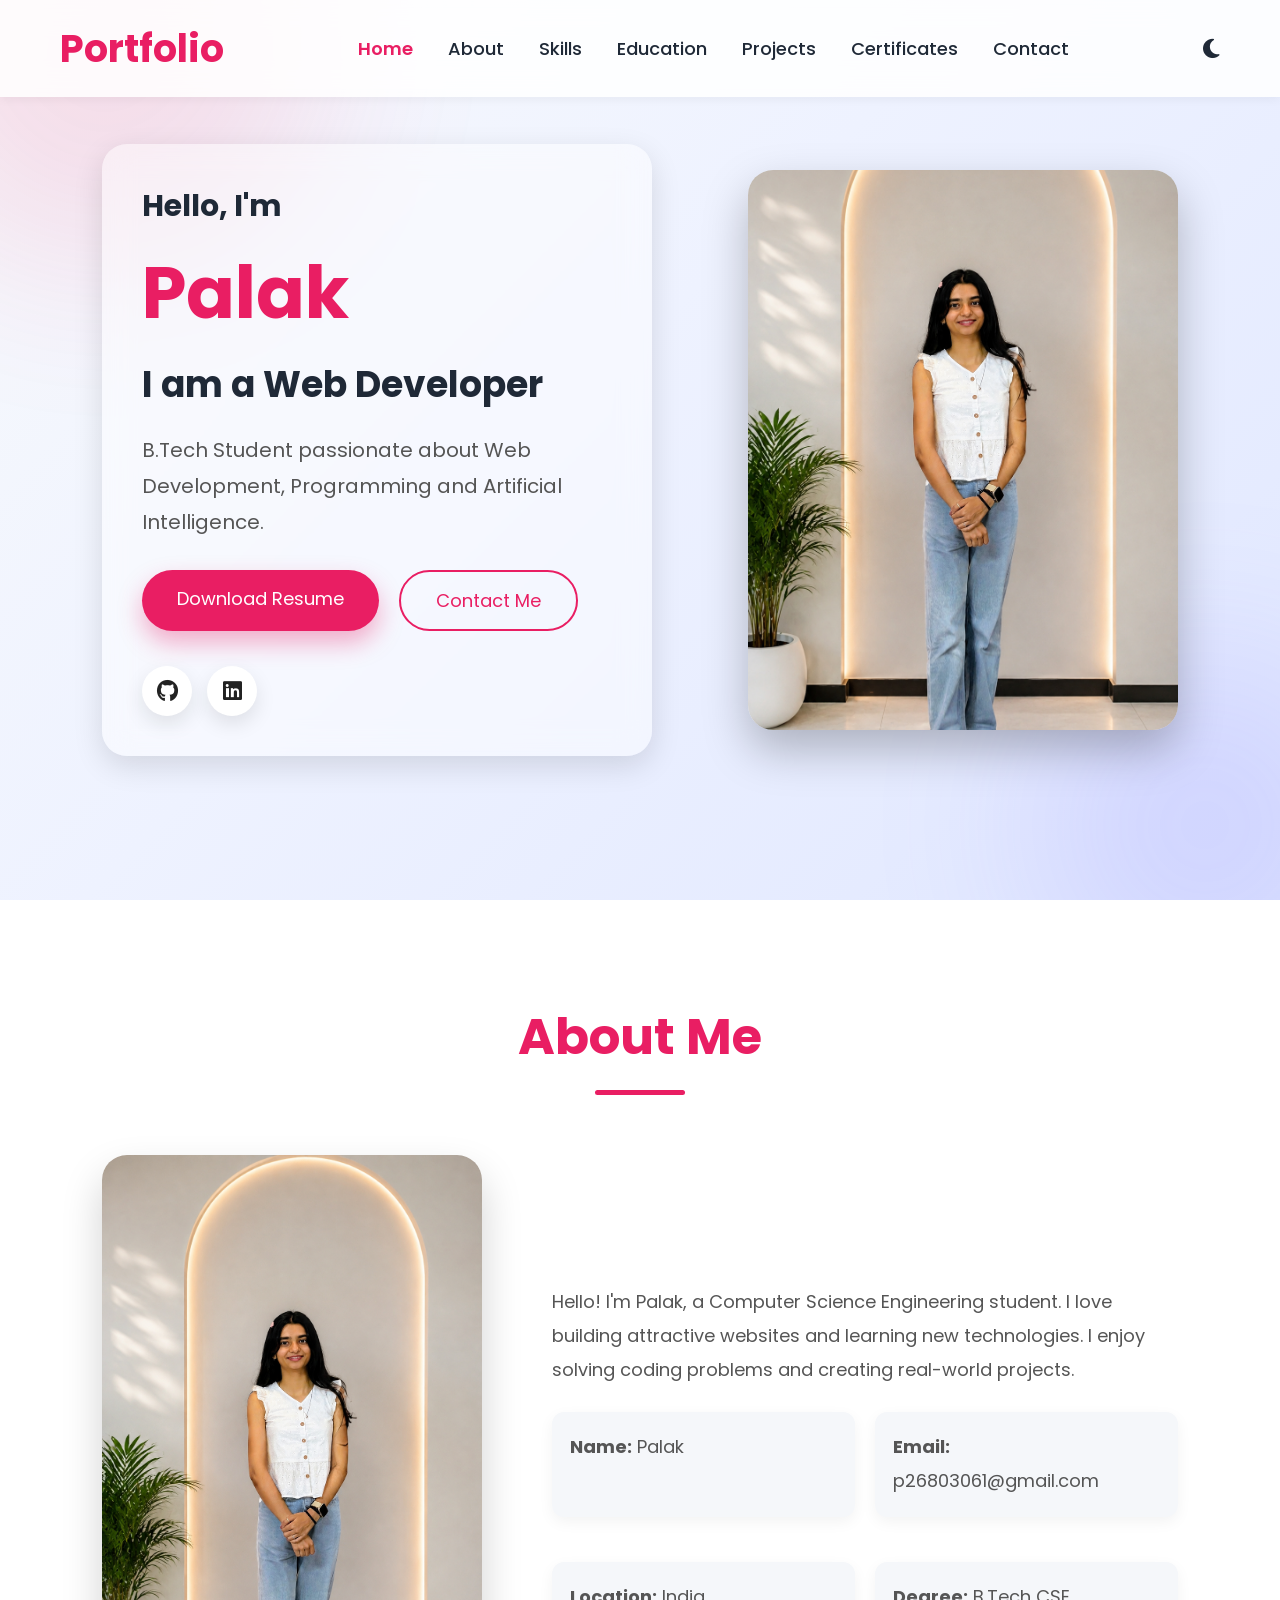
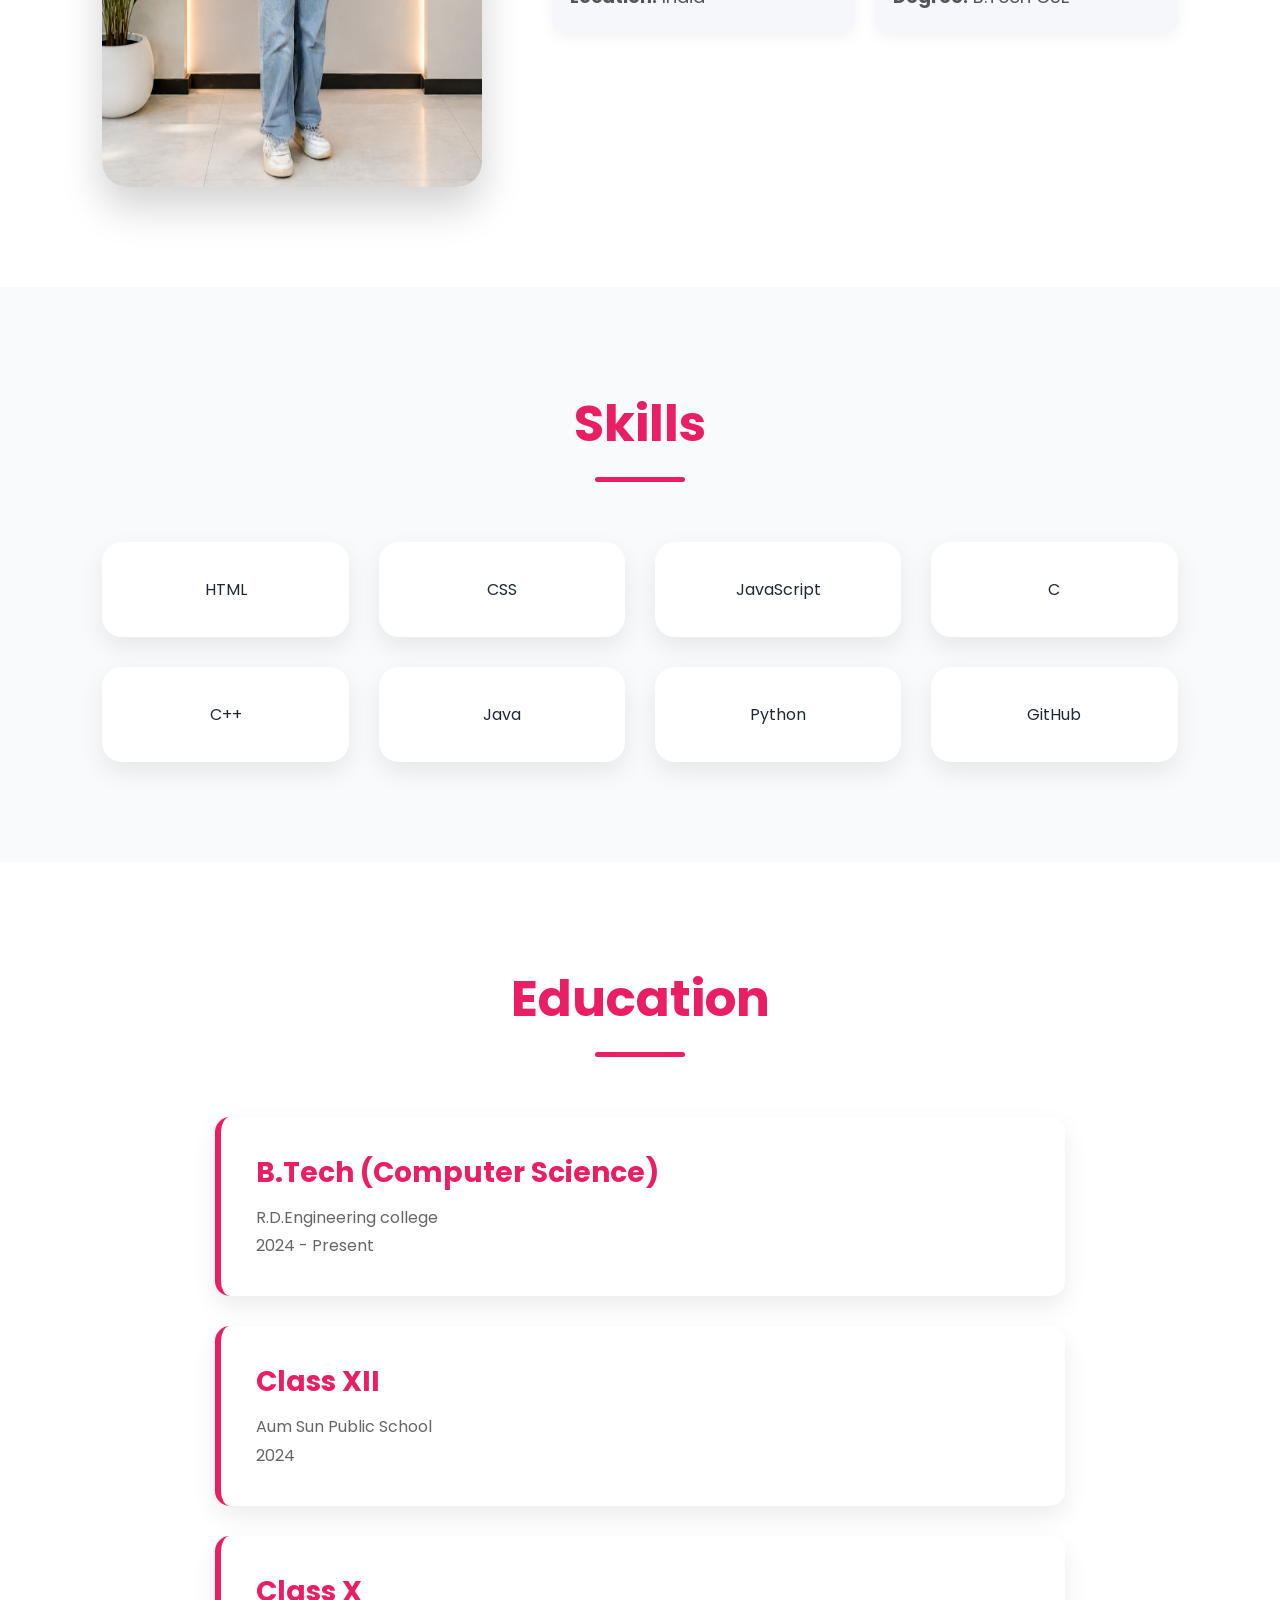
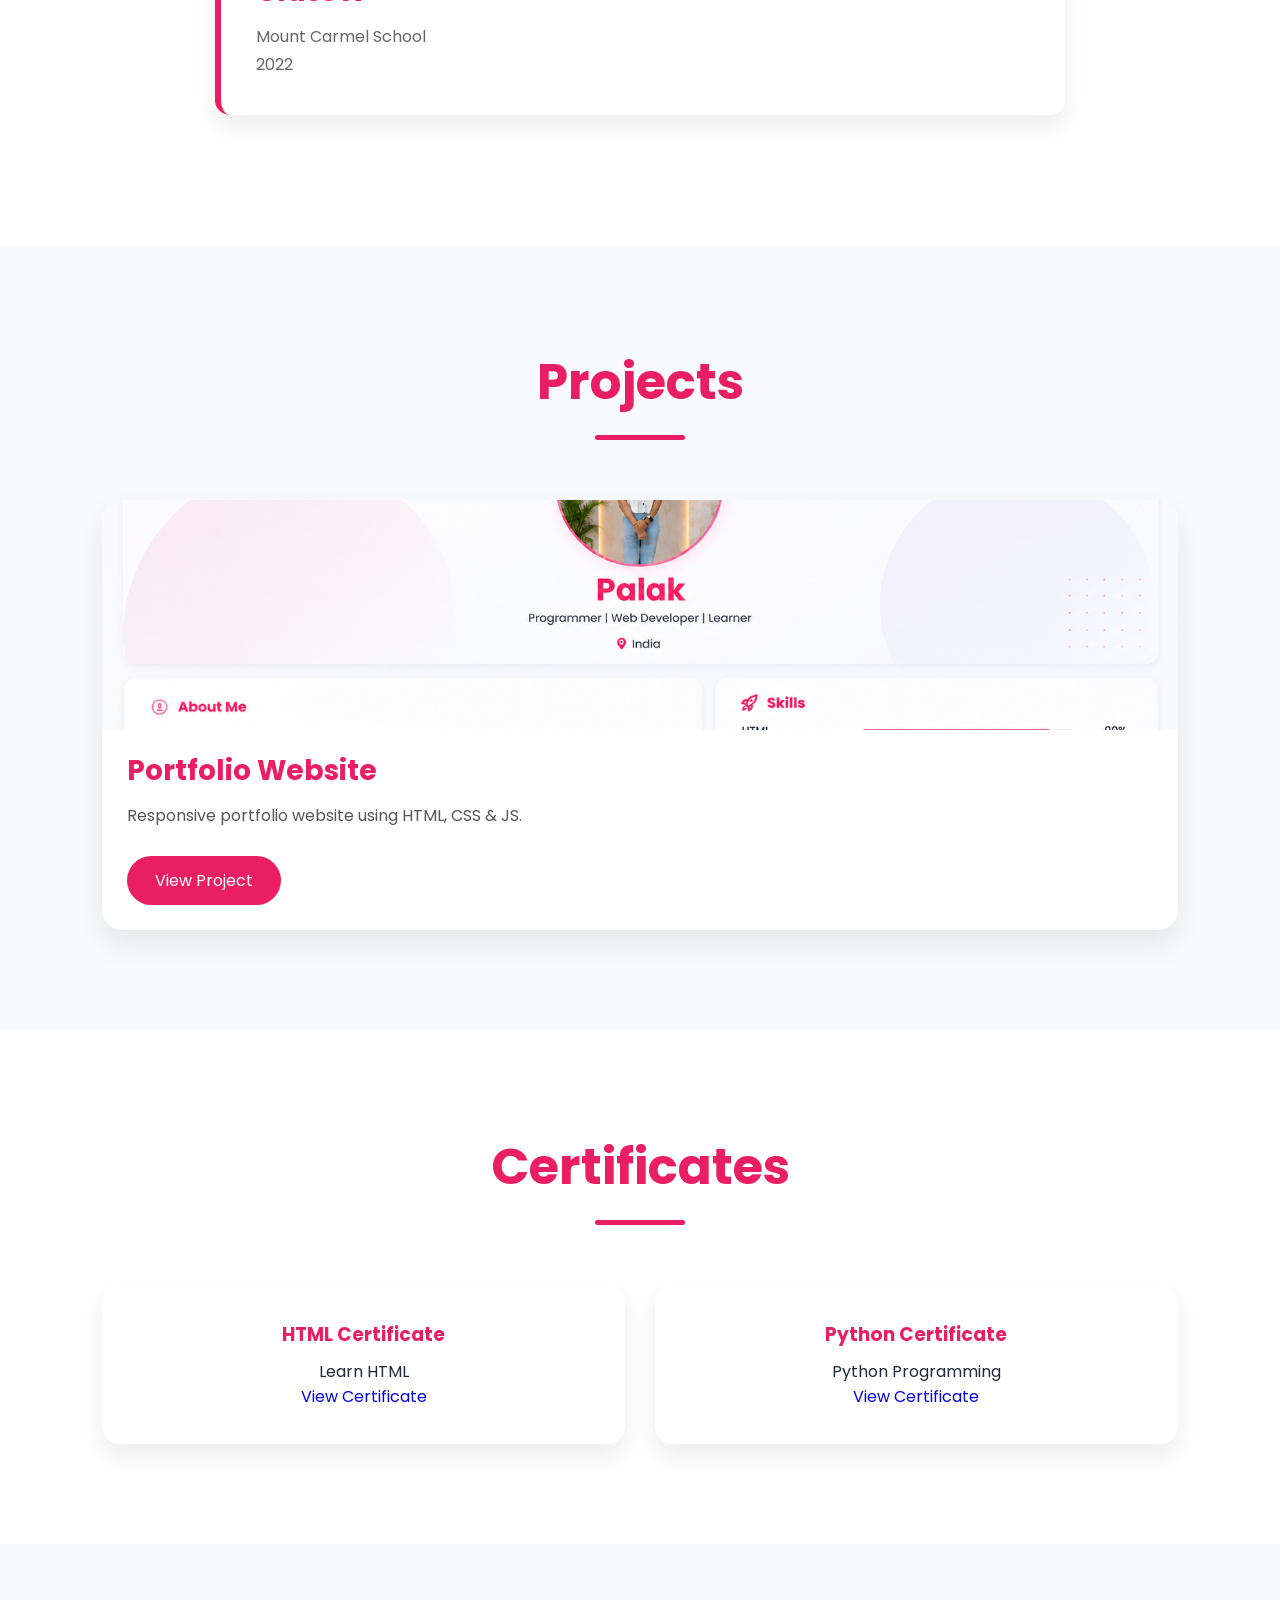
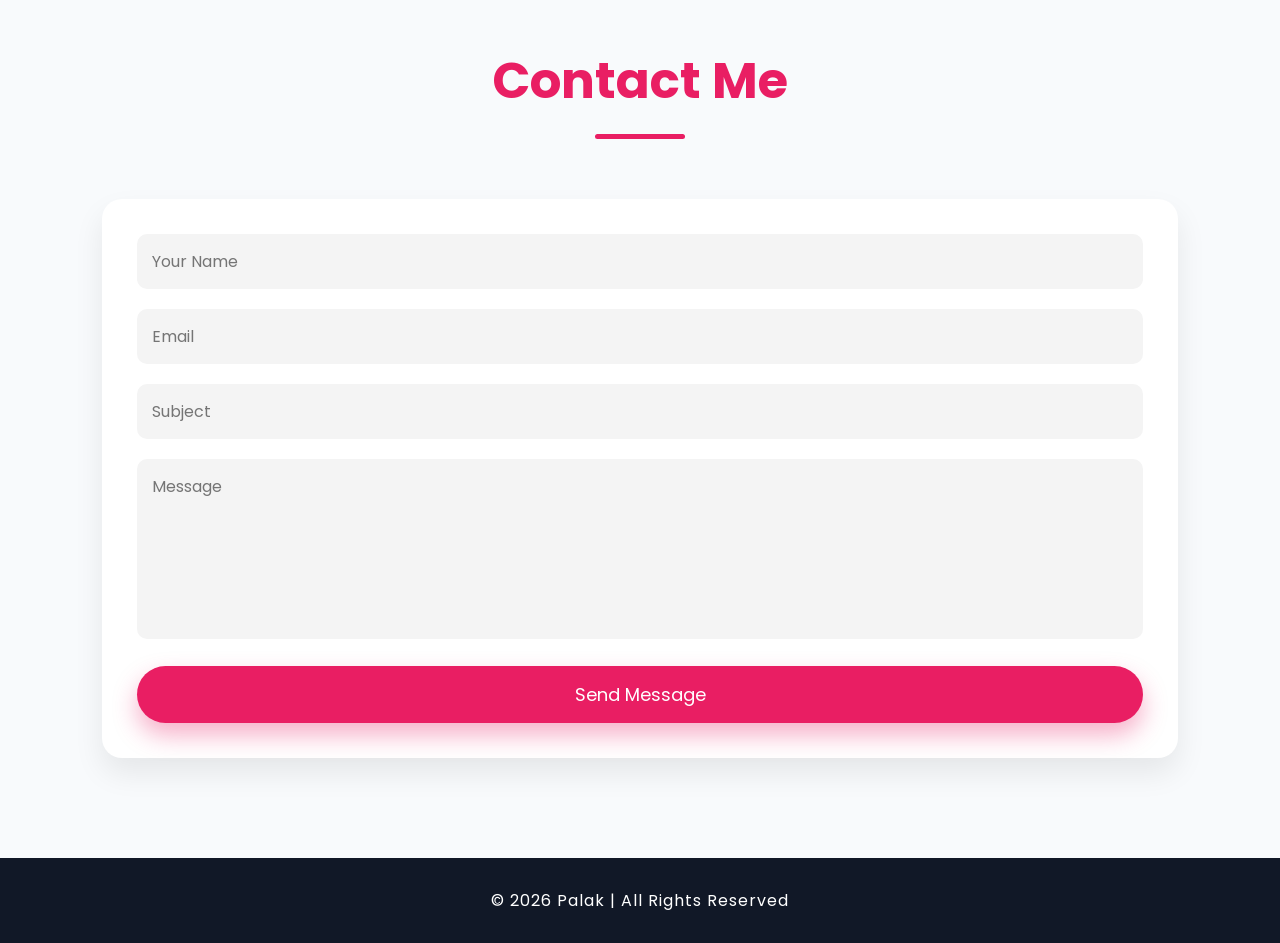
==== commit 73a4d38e: "Fix project link" ====
--- a/index.html
+++ b/index.html
@@ -211,7 +211,7 @@
 
                 <p>Responsive portfolio website using HTML, CSS & JS.</p>
 
-                <a href="#">View Project</a>
+                <a href="https://garg-palak.github.io/personal-portfolio">View Project</a>
 
             </div>
 
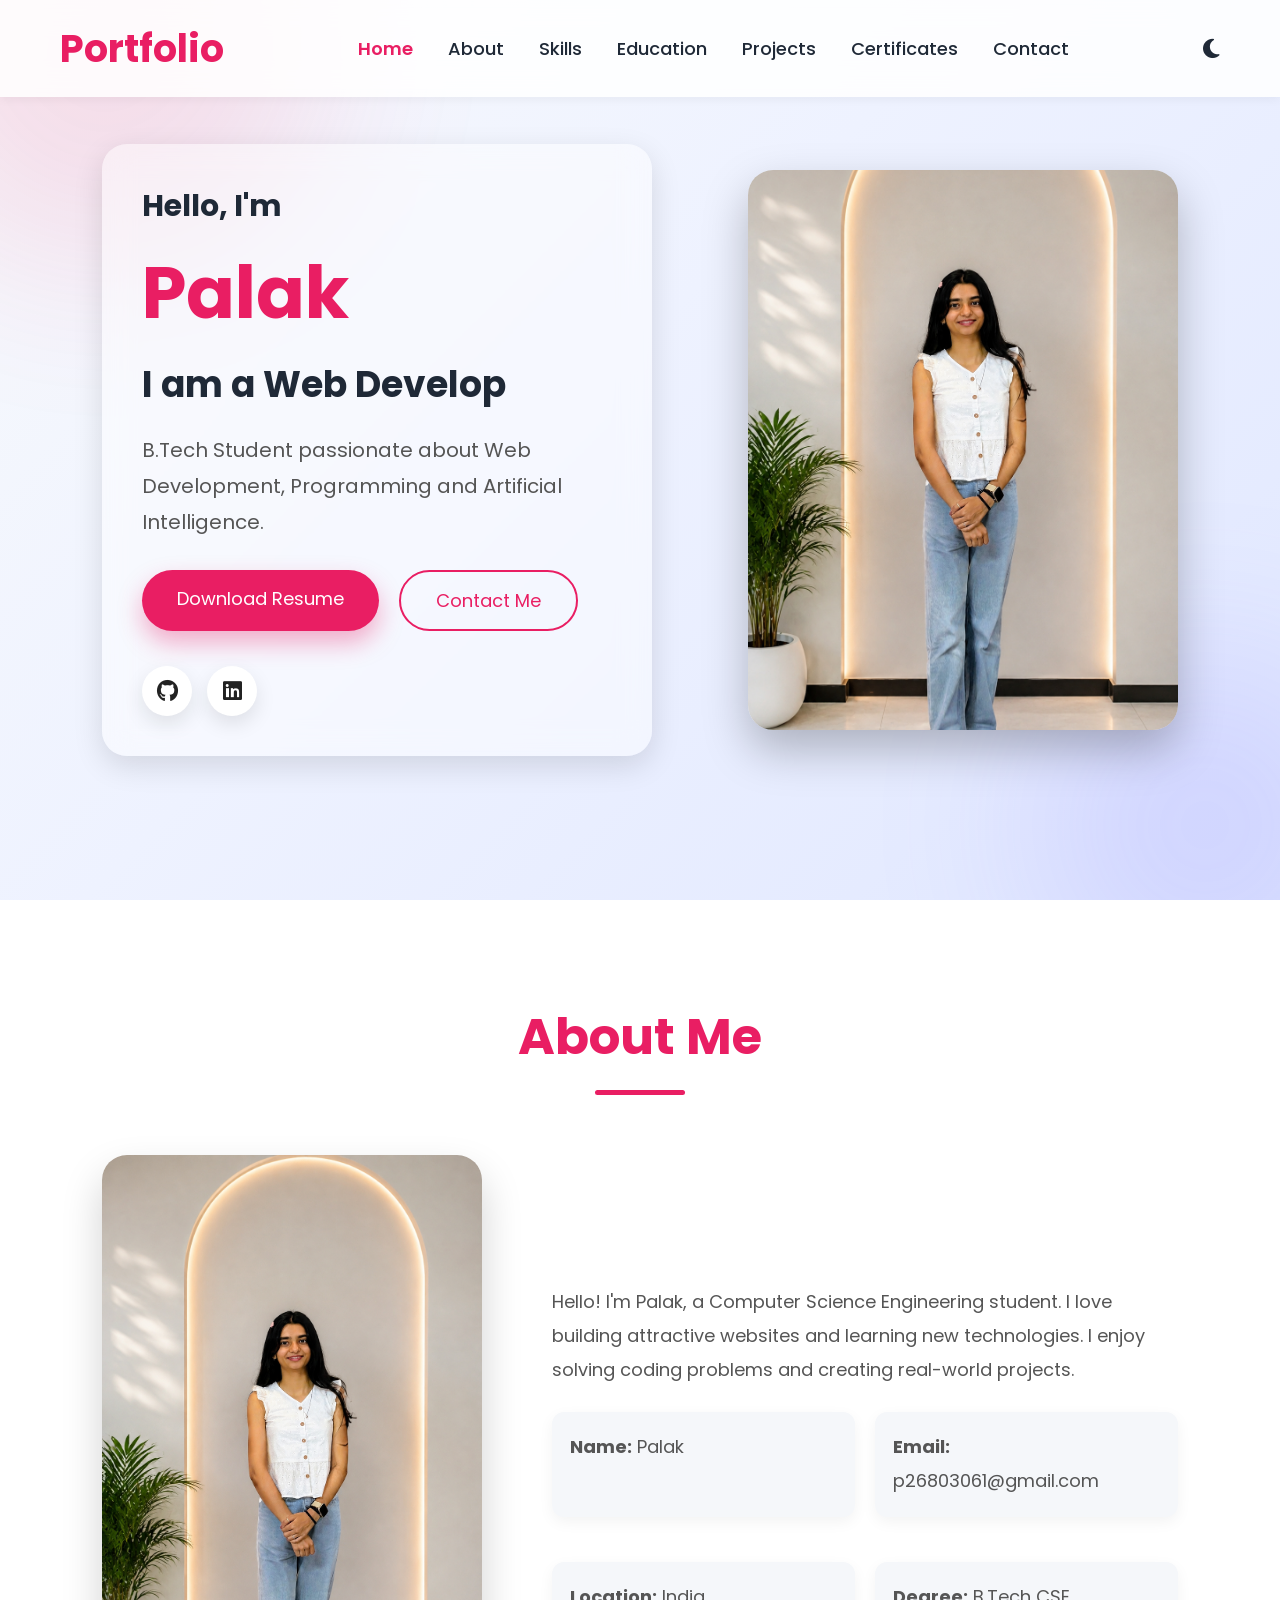
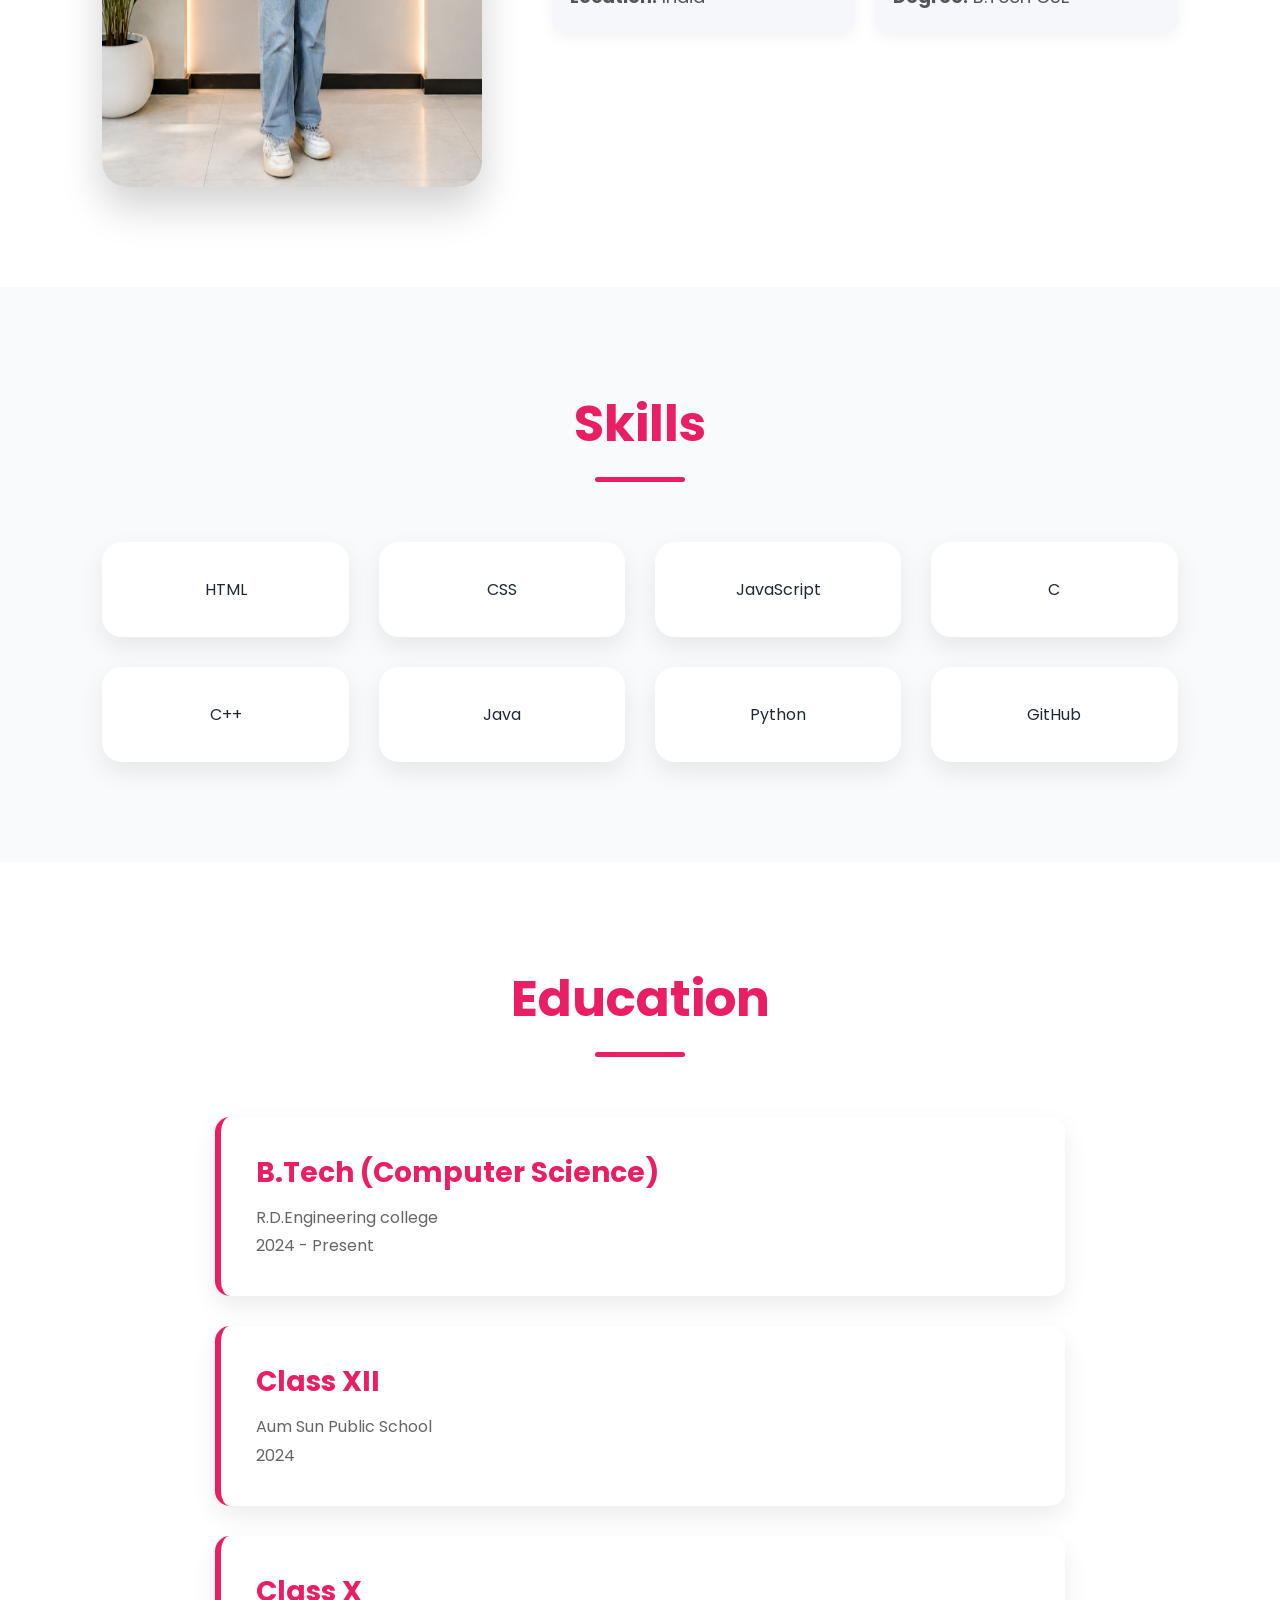
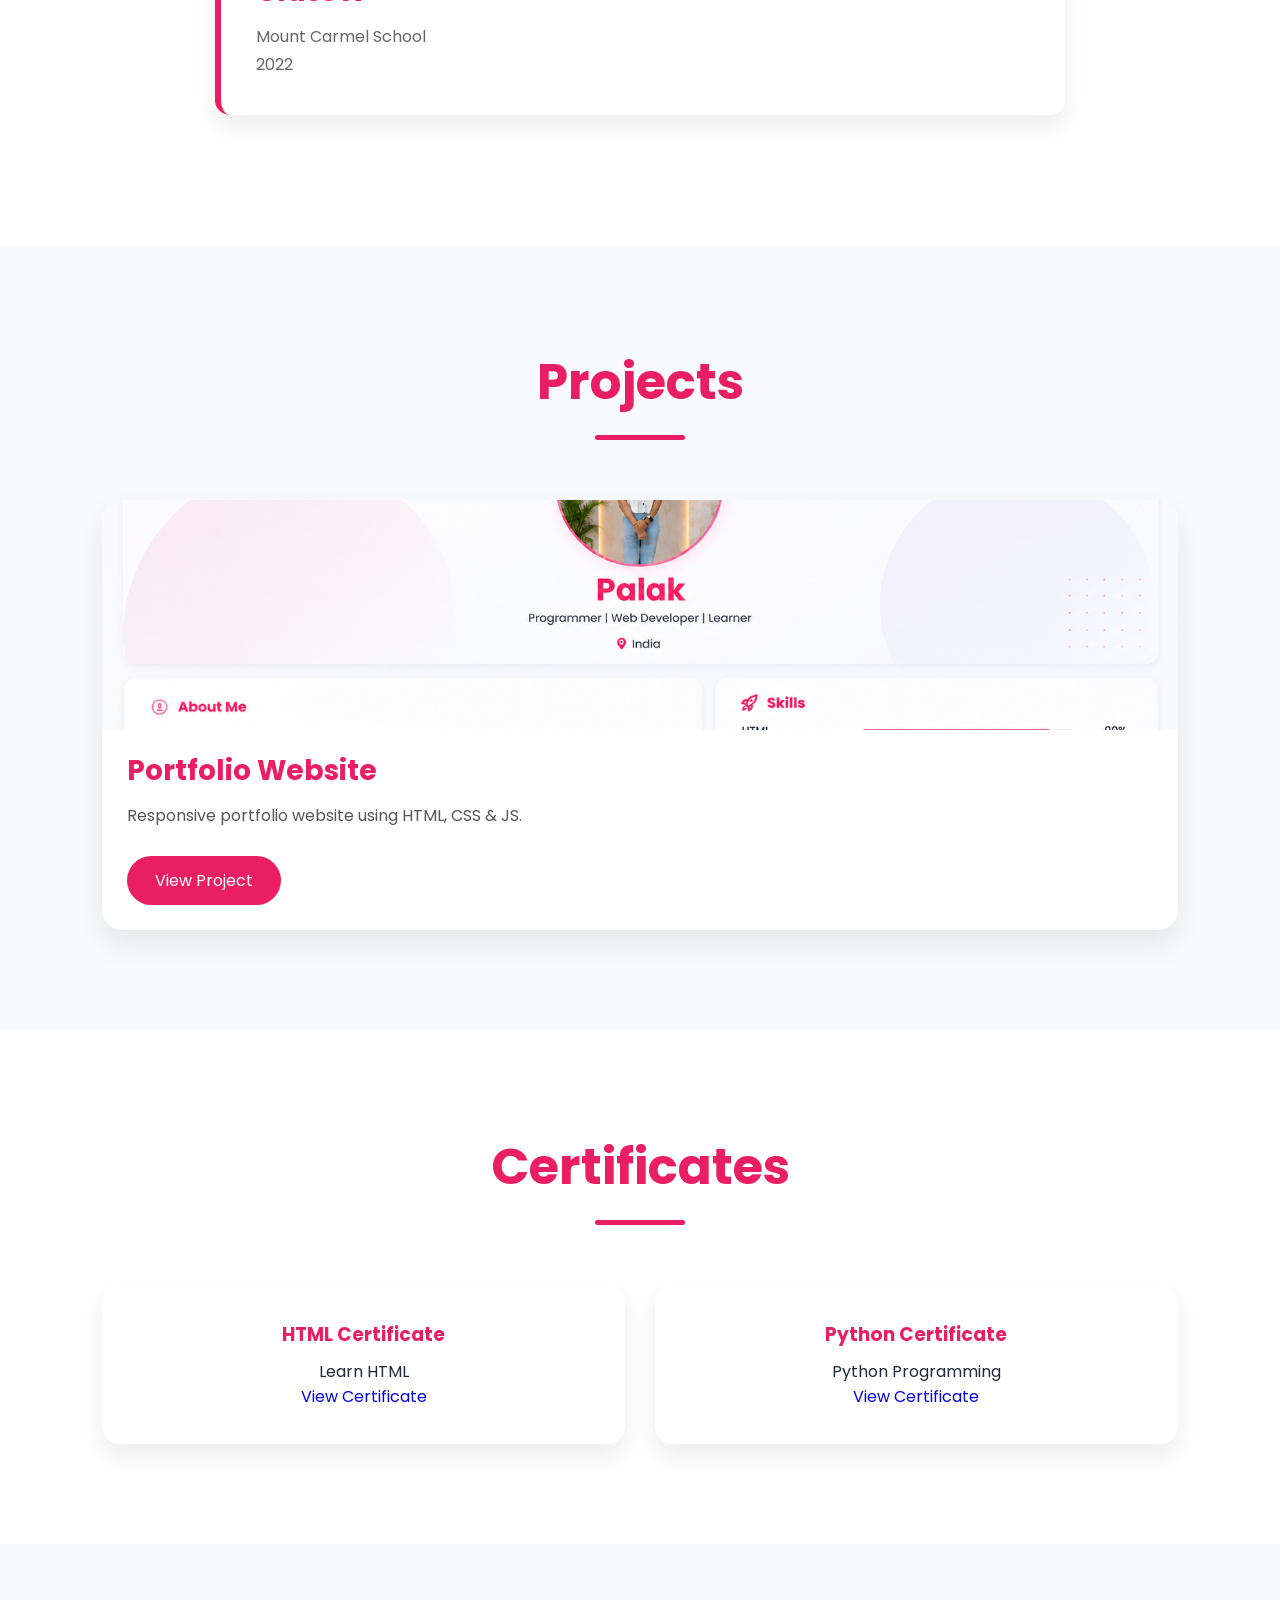
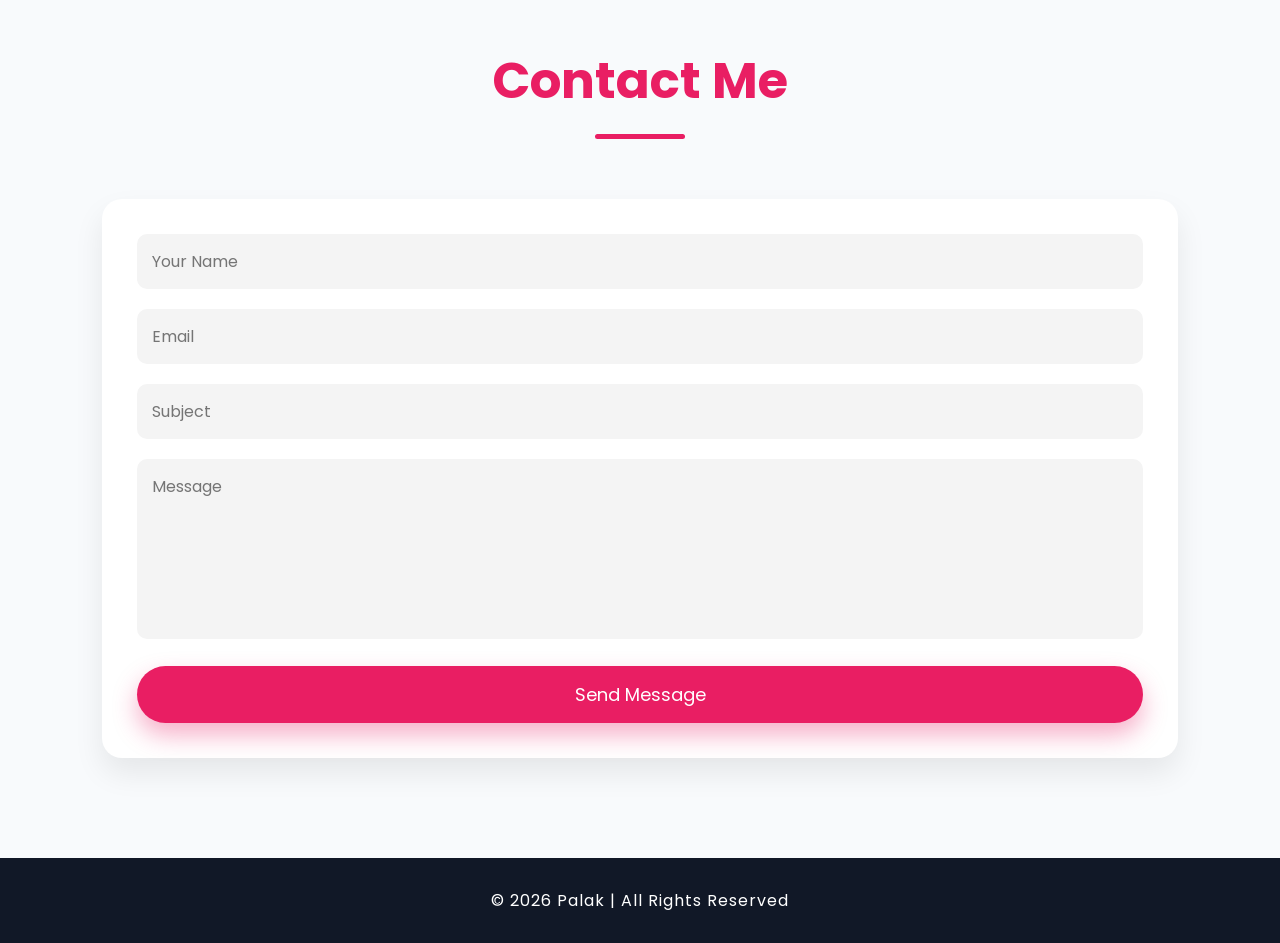
==== commit a9936833: "Update portfolio project link" ====
--- a/index.html
+++ b/index.html
@@ -211,7 +211,8 @@
 
                 <p>Responsive portfolio website using HTML, CSS & JS.</p>
 
-                <a href="https://garg-palak.github.io/personal-portfolio">View Project</a>
+                <a href="https://garg-palak.github.io/personal-portfolio/" target="_blank">
+                    View Project</a>
 
             </div>
 
